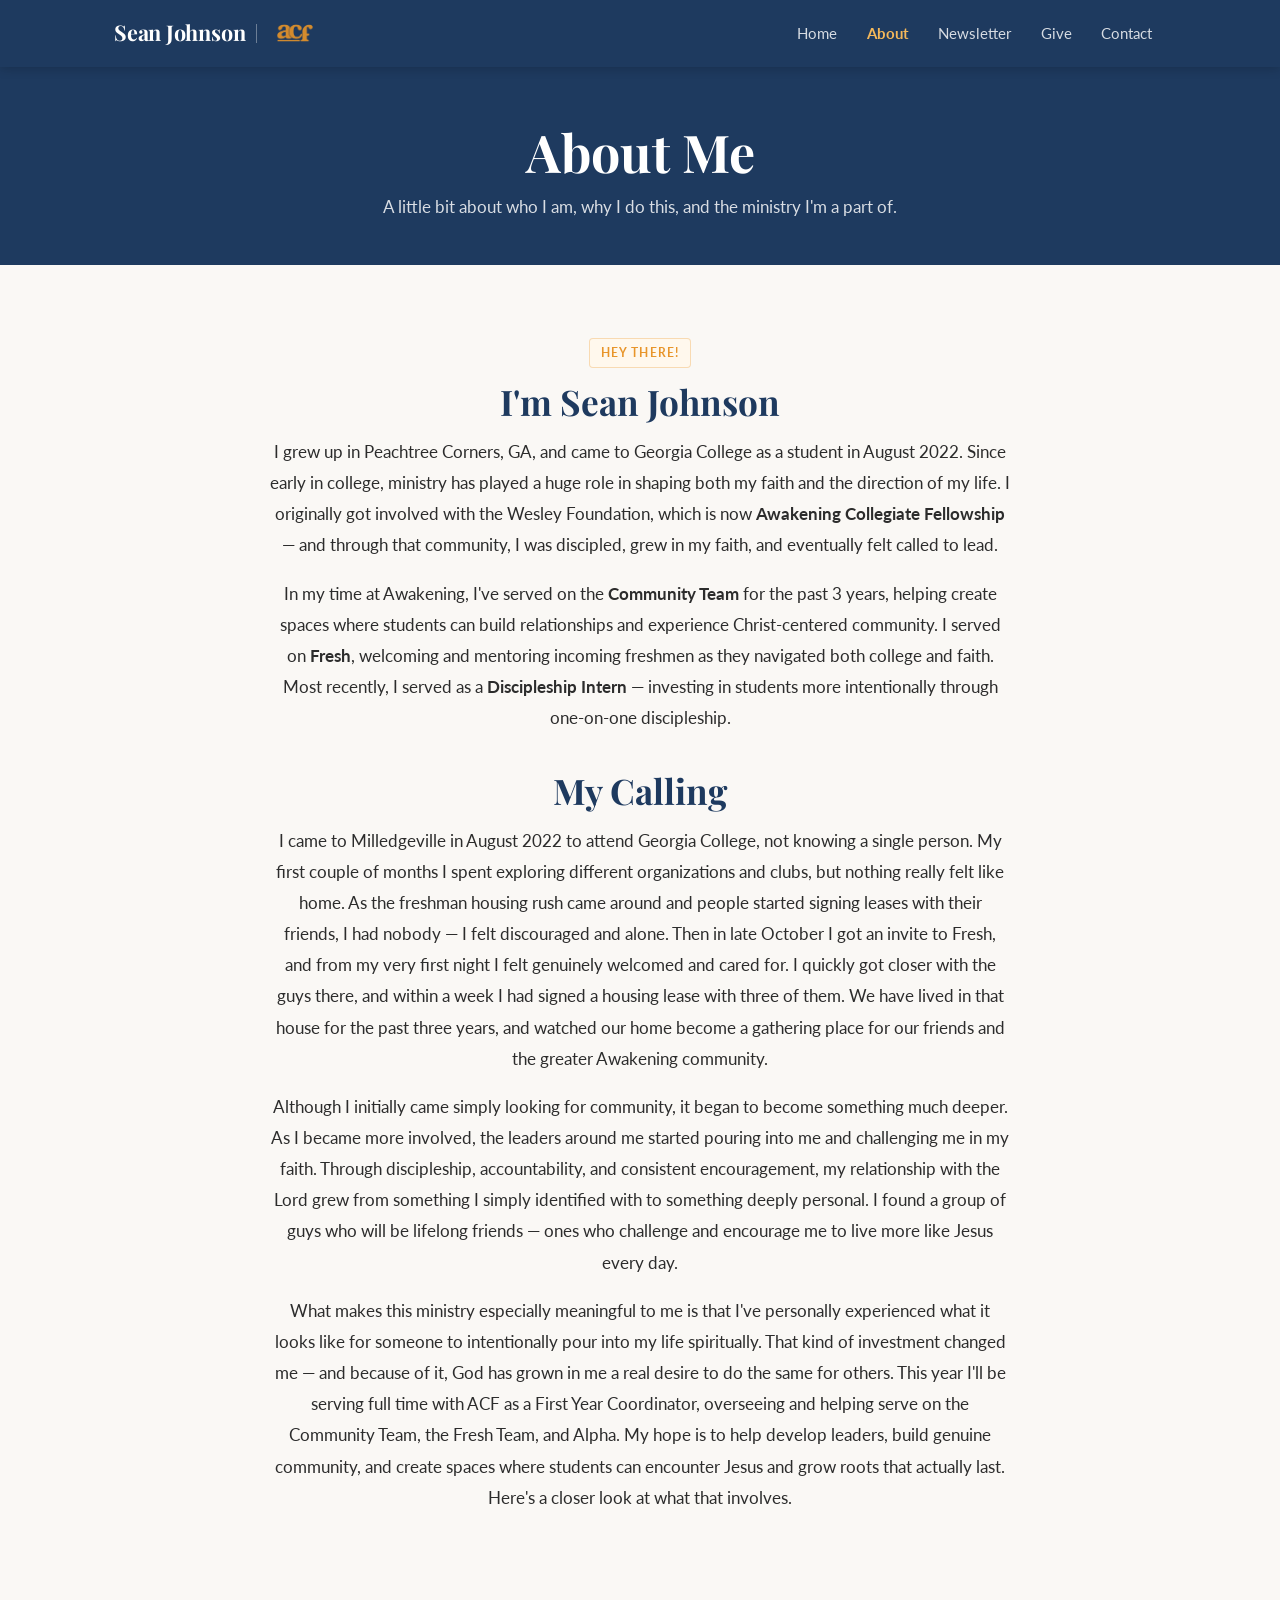
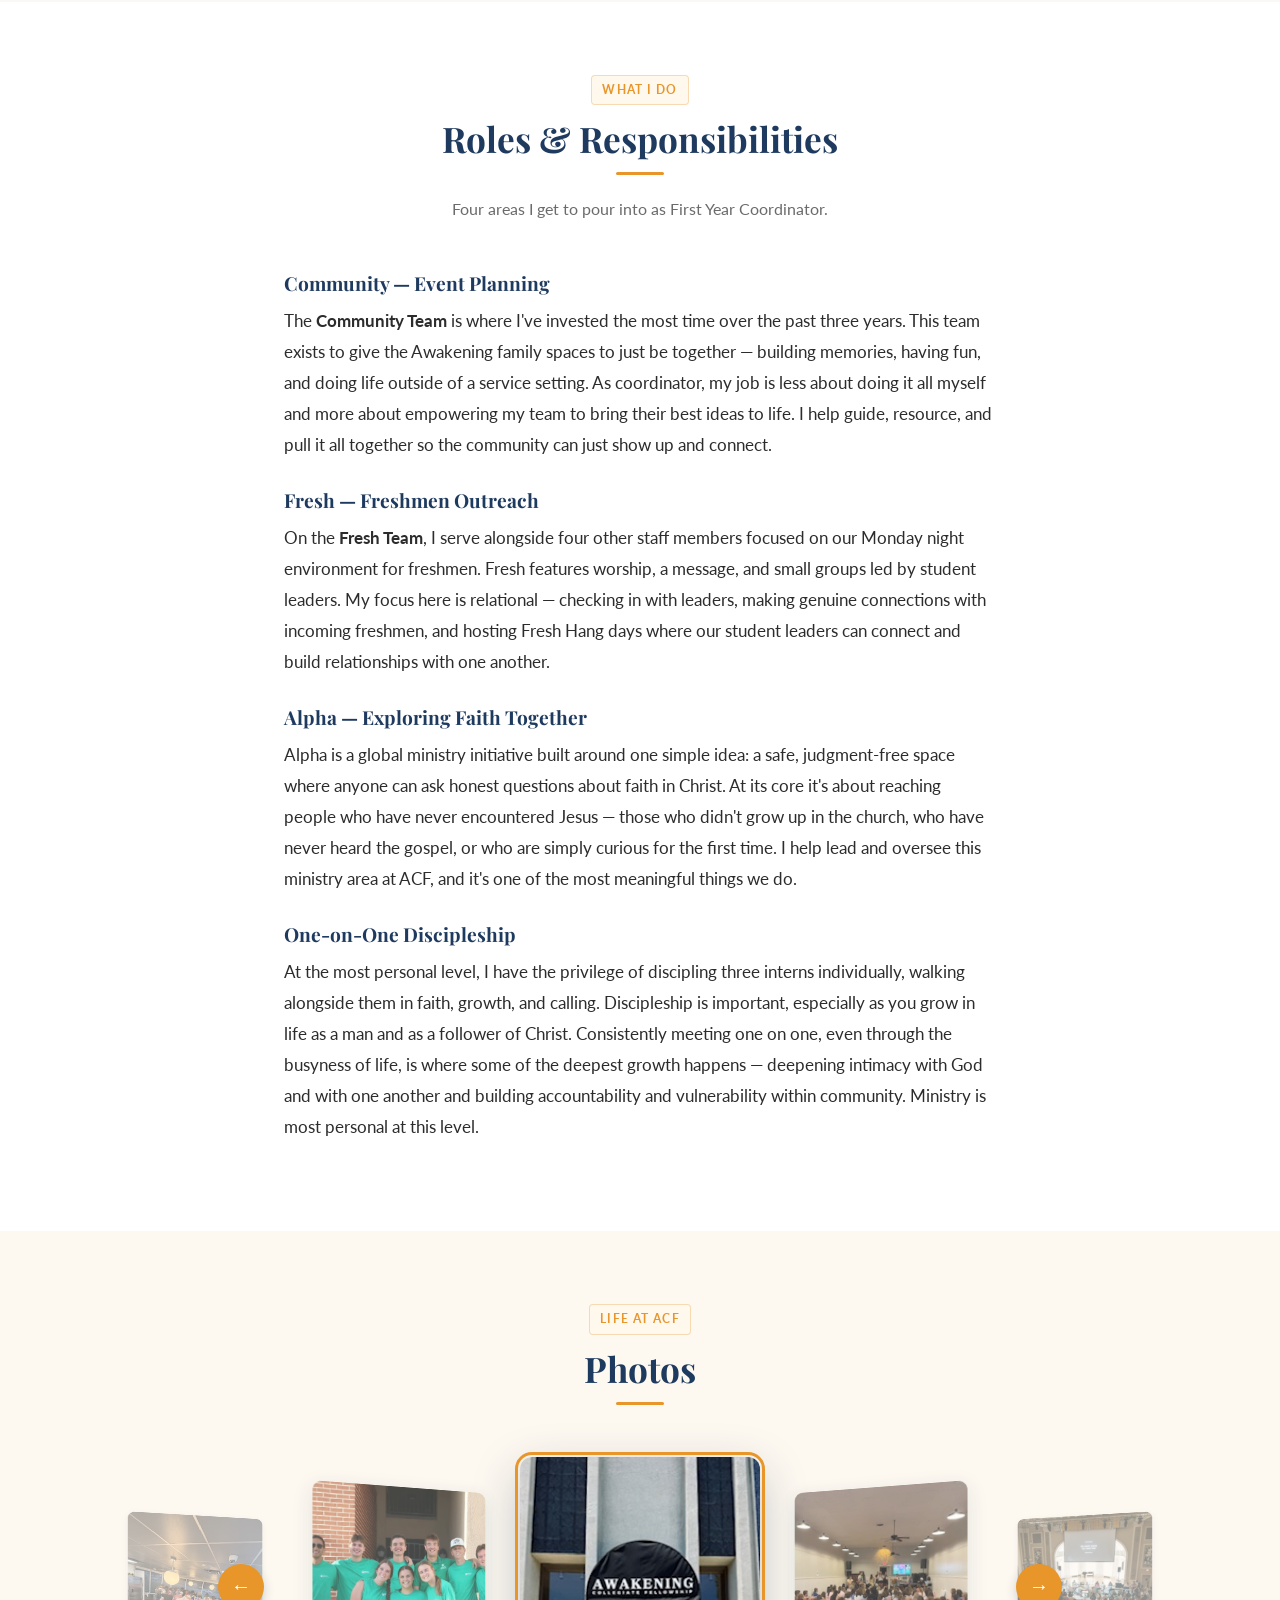
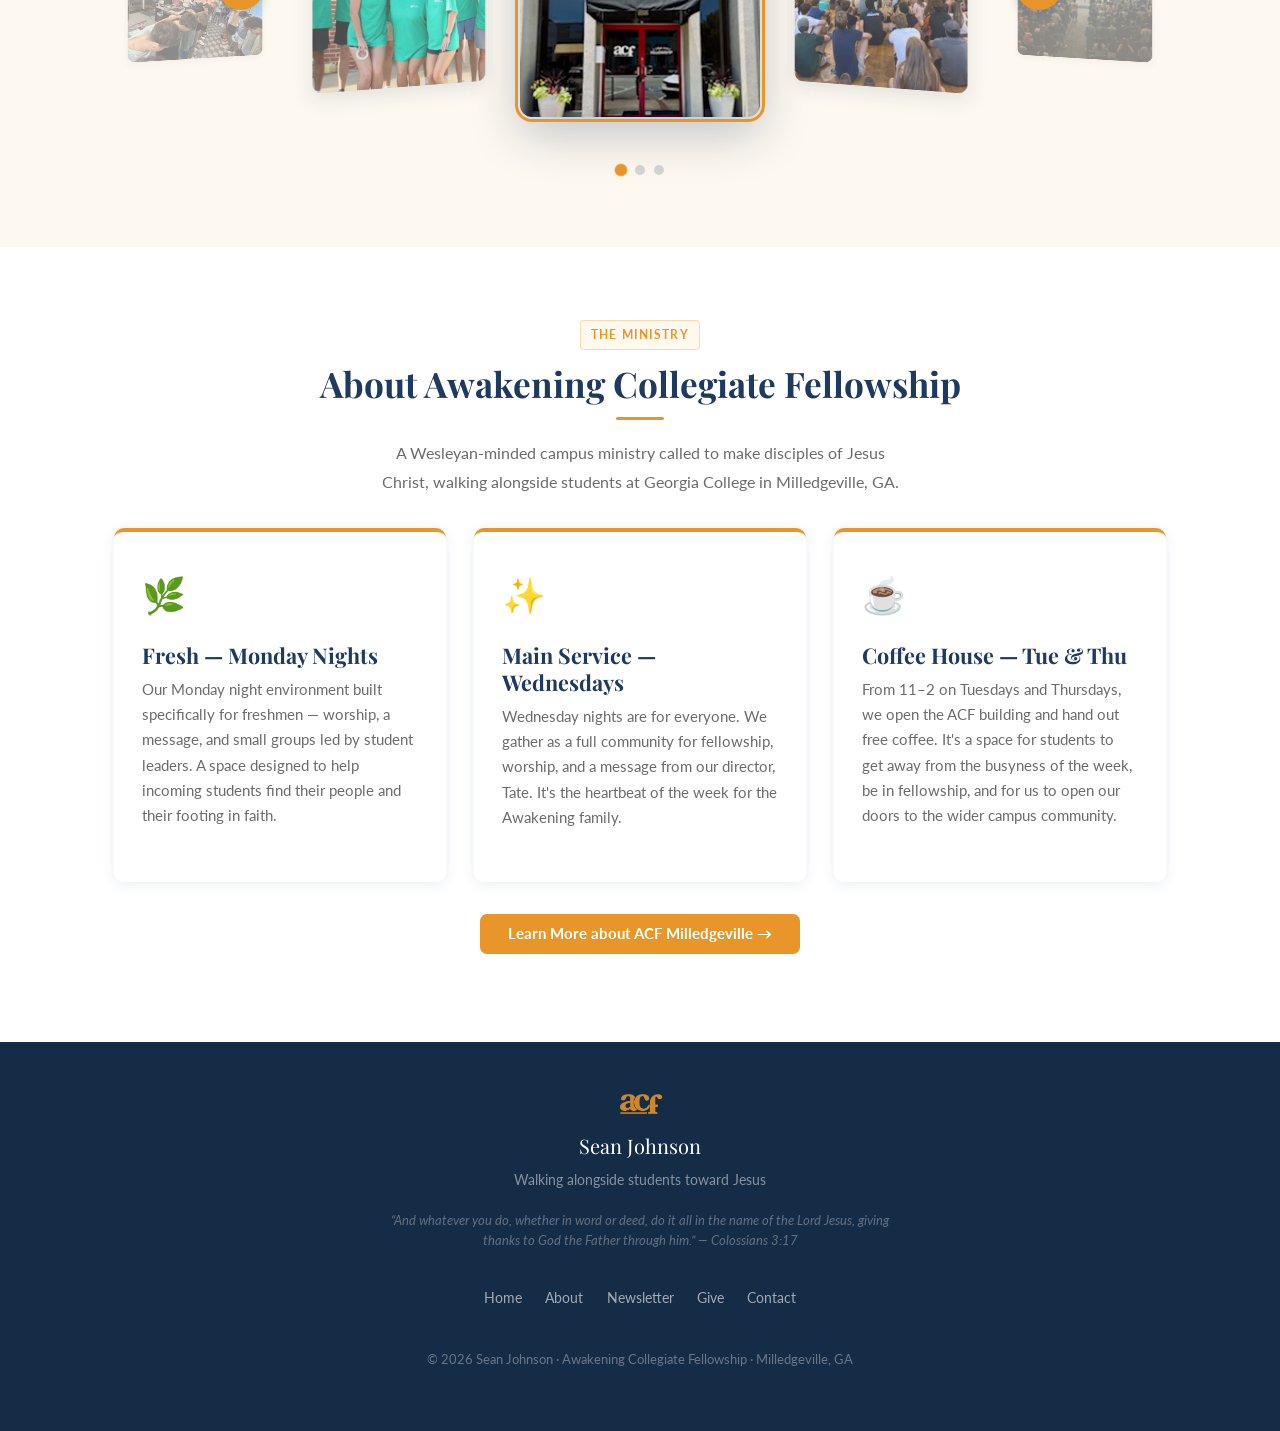
==== about.html @ ce630671 "Add three new photos to about page carousel Co-Authored-By: Claude Sonnet 4.6 <noreply@anthropic.com" ====
<!DOCTYPE html>
<html lang="en">
<head>
  <meta charset="UTF-8">
  <meta name="viewport" content="width=device-width, initial-scale=1.0">
  <link rel="icon" type="image/png" href="favicon.png">
  <link rel="icon" type="image/svg+xml" href="favicon.svg">
  <title>About | Sean Johnson Ministry</title>
  <meta name="description" content="Meet Sean Johnson — First Year Coordinator with Awakening Collegiate Fellowship in Milledgeville, GA.">
  <link rel="preconnect" href="https://fonts.googleapis.com">
  <link rel="preconnect" href="https://fonts.gstatic.com" crossorigin>
  <link href="https://fonts.googleapis.com/css2?family=Playfair+Display:ital,wght@0,400;0,600;0,700;1,400&family=Lato:wght@300;400;700&display=swap" rel="stylesheet">
  <link rel="stylesheet" href="css/style.css">
</head>
<body>

<header>
  <nav>
    <div class="nav-brand">
      <a href="index.html">Sean Johnson</a>
      <span class="nav-divider"></span>
      <img src="images/acf-logo.png" alt="ACF" style="height:20px;opacity:0.9;display:block;">
    </div>
    <button class="nav-toggle" aria-label="Toggle navigation" aria-expanded="false">&#9776;</button>
    <ul class="nav-links">
      <li><a href="index.html">Home</a></li>
      <li><a href="about.html">About</a></li>
      <li><a href="newsletter.html">Newsletter</a></li>
      <li><a href="give.html">Give</a></li>
      <li><a href="contact.html">Contact</a></li>
    </ul>
  </nav>
</header>

<div class="page-header">
  <h1>About Me</h1>
  <p>A little bit about who I am, why I do this, and the ministry I'm a part of.</p>
</div>

<section>
  <div class="container">
    <div class="prose" style="text-align:center;max-width:740px;margin:0 auto;">
        <span class="tag">Hey there!</span>
        <h2 style="margin-top:0.75rem;">I'm Sean Johnson</h2>
        <p>
          I grew up in Peachtree Corners, GA, and came to Georgia College as a student in August 2022. Since early in college, ministry has played a huge role in shaping both my faith and the direction of my life. I originally got involved with the Wesley Foundation, which is now <strong>Awakening Collegiate Fellowship</strong> — and through that community, I was discipled, grew in my faith, and eventually felt called to lead.
        </p>
        <p>
          In my time at Awakening, I've served on the <strong>Community Team</strong> for the past 3 years, helping create spaces where students can build relationships and experience Christ-centered community. I served on <strong>Fresh</strong>, welcoming and mentoring incoming freshmen as they navigated both college and faith. Most recently, I served as a <strong>Discipleship Intern</strong> — investing in students more intentionally through one-on-one discipleship.
        </p>

        <h2>My Calling</h2>
        <p>
          I came to Milledgeville in August 2022 to attend Georgia College, not knowing a single person. My first couple of months I spent exploring different organizations and clubs, but nothing really felt like home. As the freshman housing rush came around and people started signing leases with their friends, I had nobody — I felt discouraged and alone. Then in late October I got an invite to Fresh, and from my very first night I felt genuinely welcomed and cared for. I quickly got closer with the guys there, and within a week I had signed a housing lease with three of them. We have lived in that house for the past three years, and watched our home become a gathering place for our friends and the greater Awakening community.
        </p>
        <p>
          Although I initially came simply looking for community, it began to become something much deeper. As I became more involved, the leaders around me started pouring into me and challenging me in my faith. Through discipleship, accountability, and consistent encouragement, my relationship with the Lord grew from something I simply identified with to something deeply personal. I found a group of guys who will be lifelong friends — ones who challenge and encourage me to live more like Jesus every day.
        </p>
        <p>
          What makes this ministry especially meaningful to me is that I've personally experienced what it looks like for someone to intentionally pour into my life spiritually. That kind of investment changed me — and because of it, God has grown in me a real desire to do the same for others. This year I'll be serving full time with ACF as a First Year Coordinator, overseeing and helping serve on the Community Team, the Fresh Team, and Alpha. My hope is to help develop leaders, build genuine community, and create spaces where students can encounter Jesus and grow roots that actually last. Here's a closer look at what that involves.
        </p>
    </div>

  </div>
</section>


<section id="roles" class="section-white">
  <div class="container-narrow">
    <div class="section-header">
      <span class="tag">What I Do</span>
      <h2 style="margin-top:0.75rem;">Roles &amp; Responsibilities</h2>
      <hr class="divider">
      <p>Four areas I get to pour into as First Year Coordinator.</p>
    </div>

    <div class="prose">
      <h3>Community &mdash; Event Planning</h3>
      <p>
        The <strong>Community Team</strong> is where I've invested the most time over the past three years. This team exists to give the Awakening family spaces to just be together — building memories, having fun, and doing life outside of a service setting. As coordinator, my job is less about doing it all myself and more about empowering my team to bring their best ideas to life. I help guide, resource, and pull it all together so the community can just show up and connect.
      </p>

      <h3>Fresh &mdash; Freshmen Outreach</h3>
      <p>
        On the <strong>Fresh Team</strong>, I serve alongside four other staff members focused on our Monday night environment for freshmen. Fresh features worship, a message, and small groups led by student leaders. My focus here is relational — checking in with leaders, making genuine connections with incoming freshmen, and hosting Fresh Hang days where our student leaders can connect and build relationships with one another.
      </p>

      <h3>Alpha &mdash; Exploring Faith Together</h3>
      <p>
        Alpha is a global ministry initiative built around one simple idea: a safe, judgment-free space where anyone can ask honest questions about faith in Christ. At its core it's about reaching people who have never encountered Jesus — those who didn't grow up in the church, who have never heard the gospel, or who are simply curious for the first time. I help lead and oversee this ministry area at ACF, and it's one of the most meaningful things we do.
      </p>

      <h3>One-on-One Discipleship</h3>
      <p>
        At the most personal level, I have the privilege of discipling three interns individually, walking alongside them in faith, growth, and calling. Discipleship is important, especially as you grow in life as a man and as a follower of Christ. Consistently meeting one on one, even through the busyness of life, is where some of the deepest growth happens — deepening intimacy with God and with one another and building accountability and vulnerability within community. Ministry is most personal at this level.      </p>
    </div>
  </div>
</section>

<!-- ── PHOTO CAROUSEL ── replace images/placeholder-*.jpg with real photos ── -->
<section class="section-cream" id="photos">
  <div class="container">
    <div class="section-header" style="margin-bottom:2rem;">
      <span class="tag">Life at ACF</span>
      <h2 style="margin-top:0.75rem;">Photos</h2>
      <hr class="divider">
    </div>
    <div class="coverflow-outer">
      <button class="cf-arrow" id="cf-prev" aria-label="Previous photo">&#8592;</button>
      <div class="coverflow-stage" id="coverflow-stage">
        <div class="cf-slide" data-index="0"><img src="images/carousel/acf-building.jpg" alt="ACF Building"></div>
        <div class="cf-slide" data-index="1"><img src="images/carousel/fresh-gathering.jpg" alt="Fresh Gathering"></div>
        <div class="cf-slide" data-index="2"><img src="images/carousel/worship-service.jpg" alt="Worship Service"></div>
        <div class="cf-slide" data-index="3"><img src="images/carousel/img-8745.jpg" alt="Group Photo"></div>
        <div class="cf-slide" data-index="4"><img src="images/carousel/img-8144.jpg" alt="Students Praying"></div>
        <div class="cf-slide" data-index="5"><img src="images/carousel/img-8747.jpg" alt="Ministry Team"></div>
      </div>
      <button class="cf-arrow" id="cf-next" aria-label="Next photo">&#8594;</button>
    </div>
    <div class="cf-dots" id="cf-dots">
      <button class="cf-dot active" data-go="0" aria-label="ACF Building"></button>
      <button class="cf-dot" data-go="1" aria-label="Fresh Gathering"></button>
      <button class="cf-dot" data-go="2" aria-label="Worship Service"></button>
    </div>
  </div>
</section>

<section class="section-white" id="awakening">
  <div class="container">
    <div class="section-header" style="margin-bottom:2rem;">
      <span class="tag">The Ministry</span>
      <h2 style="margin-top:0.75rem;">About Awakening Collegiate Fellowship</h2>
      <hr class="divider">
      <p>A Wesleyan-minded campus ministry called to make disciples of Jesus Christ, walking alongside students at Georgia College in Milledgeville, GA.</p>
    </div>
    <div class="cards">
      <div class="card">
        <div class="card-icon">&#127807;</div>
        <h3>Fresh &mdash; Monday Nights</h3>
        <p>Our Monday night environment built specifically for freshmen — worship, a message, and small groups led by student leaders. A space designed to help incoming students find their people and their footing in faith.</p>
      </div>
      <div class="card">
        <div class="card-icon">&#10024;</div>
        <h3>Main Service &mdash; Wednesdays</h3>
        <p>Wednesday nights are for everyone. We gather as a full community for fellowship, worship, and a message from our director, Tate. It's the heartbeat of the week for the Awakening family.</p>
      </div>
      <div class="card">
        <div class="card-icon">&#9749;</div>
        <h3>Coffee House &mdash; Tue &amp; Thu</h3>
        <p>From 11–2 on Tuesdays and Thursdays, we open the ACF building and hand out free coffee. It's a space for students to get away from the busyness of the week, be in fellowship, and for us to open our doors to the wider campus community.</p>
      </div>
    </div>
    <p class="text-center" style="margin-top:2rem;">
      <a href="http://awakeningmilledgeville.org" target="_blank" rel="noopener" class="btn btn-primary">Learn More about ACF Milledgeville &rarr;</a>
    </p>
  </div>
</section>

<footer>
  <div class="container">
    <div class="footer-brand">
      <img src="images/acf-logo.png" alt="ACF" style="height:36px;opacity:0.88;display:block;margin:0 auto 0.4rem;">
      Sean Johnson
    </div>
    <p class="footer-tagline">Walking alongside students toward Jesus</p>
    <p class="footer-verse">&ldquo;And whatever you do, whether in word or deed, do it all in the name of the Lord Jesus, giving thanks to God the Father through him.&rdquo; &mdash; Colossians 3:17</p>
    <nav class="footer-nav">
      <a href="index.html">Home</a>
      <a href="about.html">About</a>
      <a href="newsletter.html">Newsletter</a>
      <a href="give.html">Give</a>
      <a href="contact.html">Contact</a>
    </nav>
    <p class="footer-copy">&copy; 2026 Sean Johnson &middot; Awakening Collegiate Fellowship &middot; Milledgeville, GA</p>
  </div>
</footer>

<script src="js/main.js"></script>
<script src="js/carousel.js"></script>
</body>
</html>
---- css/style.css ----
@import url('https://fonts.googleapis.com/css2?family=Playfair+Display:ital,wght@0,400;0,600;0,700;1,400&family=Lato:wght@300;400;700&display=swap');

:root {
  --navy: #1E3A5F;
  --navy-dark: #152C47;
  --navy-light: #2A5080;
  --amber: #E8952A;
  --amber-light: #F5B85A;
  --amber-pale: #FFF8ED;
  --warm-white: #FAF8F5;
  --white: #FFFFFF;
  --text: #2C2C2C;
  --text-light: #6B6B6B;
  --border: #E5DDD5;
  --shadow: 0 2px 14px rgba(30, 58, 95, 0.09);
  --radius: 10px;
}

*, *::before, *::after { box-sizing: border-box; margin: 0; padding: 0; }
html { scroll-behavior: smooth; }

body {
  font-family: 'Lato', sans-serif;
  color: var(--text);
  background: var(--warm-white);
  line-height: 1.75;
}

h1, h2, h3, h4 {
  font-family: 'Playfair Display', serif;
  line-height: 1.25;
  color: var(--navy);
}

h1 { font-size: clamp(2rem, 5vw, 3.25rem); }
h2 { font-size: clamp(1.5rem, 3vw, 2.2rem); }
h3 { font-size: 1.35rem; }

p { margin-bottom: 1rem; }
a { color: var(--amber); text-decoration: none; }
a:hover { text-decoration: underline; }
img { max-width: 100%; height: auto; display: block; }

.container { max-width: 1100px; margin: 0 auto; padding: 0 1.5rem; }
.container-narrow { max-width: 760px; margin: 0 auto; padding: 0 1.5rem; }

/* ---- Navigation ---- */
header {
  background: var(--navy);
  position: sticky;
  top: 0;
  z-index: 200;
  box-shadow: 0 2px 10px rgba(0,0,0,0.18);
}

nav {
  display: flex;
  align-items: center;
  justify-content: space-between;
  padding: 0.9rem 1.5rem;
  max-width: 1100px;
  margin: 0 auto;
}

.nav-brand {
  display: flex;
  flex-direction: row;
  align-items: center;
  gap: 0.65rem;
}

.nav-brand img {
  height: 1.9rem !important;
}

.nav-divider {
  width: 1px;
  height: 1.2rem;
  background: rgba(255,255,255,0.35);
  flex-shrink: 0;
}

.nav-brand a {
  font-family: 'Playfair Display', serif;
  font-size: 1.35rem;
  color: white;
  font-weight: 700;
  letter-spacing: -0.01em;
  text-decoration: none;
}

.nav-brand .nav-subtitle {
  display: block;
  font-family: 'Lato', sans-serif;
  font-size: 0.68rem;
  color: var(--amber-light);
  letter-spacing: 0.14em;
  text-transform: uppercase;
  margin-top: -3px;
}

.nav-links {
  display: flex;
  list-style: none;
  gap: 0.15rem;
  align-items: center;
}

.nav-links a {
  color: rgba(255,255,255,0.82);
  padding: 0.45rem 0.85rem;
  border-radius: 5px;
  font-size: 0.94rem;
  font-weight: 400;
  transition: color 0.2s, background 0.2s;
  text-decoration: none;
}

.nav-links a:hover { color: white; background: rgba(255,255,255,0.1); }
.nav-links a.active { color: var(--amber-light); font-weight: 700; }

.nav-toggle {
  display: none;
  background: none;
  border: 2px solid rgba(255,255,255,0.35);
  color: white;
  font-size: 1.2rem;
  cursor: pointer;
  padding: 0.3rem 0.55rem;
  border-radius: 5px;
  line-height: 1;
}

@media (max-width: 660px) {
  .nav-toggle { display: block; }
  .nav-links {
    display: none;
    flex-direction: column;
    align-items: stretch;
    position: absolute;
    top: 100%;
    left: 0; right: 0;
    background: var(--navy-dark);
    padding: 0.75rem 1rem 1rem;
    gap: 0.1rem;
    border-top: 1px solid rgba(255,255,255,0.1);
  }
  .nav-links.open { display: flex; }
  .nav-links a { display: block; padding: 0.65rem 1rem; border-radius: 6px; }
  header { position: relative; }
}

/* ---- Buttons ---- */
.btn {
  display: inline-block;
  padding: 0.75rem 1.75rem;
  border-radius: 7px;
  font-family: 'Lato', sans-serif;
  font-weight: 700;
  font-size: 0.95rem;
  cursor: pointer;
  transition: transform 0.15s, box-shadow 0.15s, opacity 0.15s;
  text-decoration: none;
  border: none;
  line-height: 1;
}

.btn:hover { transform: translateY(-2px); box-shadow: 0 5px 16px rgba(0,0,0,0.15); text-decoration: none; }
.btn:active { transform: translateY(0); box-shadow: none; }

.btn-primary { background: var(--amber); color: white; }
.btn-primary:hover { background: #d4841e; color: white; }
.btn-outline-white { border: 2px solid rgba(255,255,255,0.65); color: white; background: transparent; padding: 0.72rem 1.75rem; }
.btn-outline-white:hover { border-color: white; background: rgba(255,255,255,0.08); color: white; }
.btn-navy { background: var(--navy); color: white; }
.btn-navy:hover { background: var(--navy-dark); color: white; }
.btn-sm { padding: 0.5rem 1.1rem; font-size: 0.88rem; }

/* ---- Hero ---- */
.hero {
  background: linear-gradient(140deg, var(--navy) 0%, var(--navy-dark) 100%);
  color: white;
  padding: 5.5rem 1.5rem 4.5rem;
  text-align: center;
  position: relative;
  overflow: hidden;
}

.hero::after {
  content: '';
  position: absolute;
  inset: 0;
  background: radial-gradient(ellipse at 65% 40%, rgba(232,149,42,0.14) 0%, transparent 65%);
  pointer-events: none;
}

.hero-inner { position: relative; z-index: 1; }
.hero-badge {
  display: inline-block;
  background: rgba(232,149,42,0.18);
  border: 1px solid rgba(232,149,42,0.45);
  color: var(--amber-light);
  font-size: 0.75rem;
  letter-spacing: 0.12em;
  text-transform: uppercase;
  padding: 0.3rem 1rem;
  border-radius: 20px;
  margin-bottom: 1.4rem;
  font-family: 'Lato', sans-serif;
  font-weight: 700;
}

.hero h1 { color: white; margin-bottom: 1.1rem; }
.hero .hero-lead { font-size: 1.15rem; opacity: 0.88; max-width: 580px; margin: 0 auto 2.25rem; line-height: 1.7; }
.hero-actions { display: flex; gap: 0.85rem; justify-content: center; flex-wrap: wrap; }

/* ---- Page header (inner pages) ---- */
.page-header {
  background: var(--navy);
  color: white;
  padding: 3.25rem 1.5rem 2.75rem;
  text-align: center;
}

.page-header h1 { color: white; margin-bottom: 0.5rem; }
.page-header p { opacity: 0.83; max-width: 520px; margin: 0 auto; font-size: 1.05rem; }

/* ---- Sections ---- */
section { padding: 4.5rem 0; }
.section-white { background: white; }
.section-cream { background: #fdf8f0; }

.section-header { text-align: center; margin-bottom: 3rem; }

/* ---- Coverflow Carousel ---- */
.coverflow-outer {
  display: flex;
  align-items: center;
  justify-content: center;
  gap: 1rem;
  position: relative;
  margin: 0 auto;
}

.coverflow-stage {
  perspective: 900px;
  perspective-origin: 50% 50%;
  position: relative;
  width: 100%;
  max-width: 720px;
  height: 300px;
  overflow: visible;
}

.cf-slide {
  position: absolute;
  left: 50%;
  top: 50%;
  width: 240px;
  height: 260px;
  margin-left: -120px;
  margin-top: -130px;
  border-radius: 12px;
  overflow: hidden;
  transition: transform 0.5s cubic-bezier(0.25,0.46,0.45,0.94),
              opacity 0.5s ease,
              box-shadow 0.5s ease;
  cursor: pointer;
}

.cf-slide img {
  width: 100%;
  height: 100%;
  object-fit: cover;
  object-position: center top;
  display: block;
  pointer-events: none;
}

.cf-slide[data-pos="0"] {
  transform: translateX(0) rotateY(0deg) translateZ(0px) scale(1);
  opacity: 1;
  z-index: 5;
  box-shadow: 0 16px 48px rgba(30,58,95,0.28);
  outline: 3px solid var(--amber);
  outline-offset: 2px;
}
.cf-slide[data-pos="-1"] {
  transform: translateX(-200px) rotateY(40deg) translateZ(-80px) scale(0.82);
  opacity: 0.78;
  z-index: 3;
  box-shadow: 0 8px 24px rgba(30,58,95,0.15);
}
.cf-slide[data-pos="1"] {
  transform: translateX(200px) rotateY(-40deg) translateZ(-80px) scale(0.82);
  opacity: 0.78;
  z-index: 3;
  box-shadow: 0 8px 24px rgba(30,58,95,0.15);
}
.cf-slide[data-pos="-2"] {
  transform: translateX(-360px) rotateY(50deg) translateZ(-180px) scale(0.62);
  opacity: 0.45;
  z-index: 1;
  box-shadow: 0 4px 12px rgba(30,58,95,0.1);
}
.cf-slide[data-pos="2"] {
  transform: translateX(360px) rotateY(-50deg) translateZ(-180px) scale(0.62);
  opacity: 0.45;
  z-index: 1;
  box-shadow: 0 4px 12px rgba(30,58,95,0.1);
}
.cf-slide[data-pos="-3"],
.cf-slide[data-pos="3"] {
  opacity: 0;
  z-index: 0;
  pointer-events: none;
}

.cf-arrow {
  background: var(--amber);
  color: white;
  border: none;
  width: 46px;
  height: 46px;
  border-radius: 50%;
  font-size: 1.25rem;
  cursor: pointer;
  flex-shrink: 0;
  transition: background 0.2s, transform 0.15s;
  display: flex;
  align-items: center;
  justify-content: center;
  box-shadow: 0 4px 12px rgba(30,58,95,0.18);
  position: relative;
  z-index: 10;
}
.cf-arrow:hover { background: var(--amber-light); transform: scale(1.08); }

.cf-dots {
  display: flex;
  justify-content: center;
  gap: 0.55rem;
  margin-top: 1.75rem;
}
.cf-dot {
  width: 10px;
  height: 10px;
  border-radius: 50%;
  background: rgba(30,58,95,0.18);
  border: none;
  cursor: pointer;
  transition: background 0.25s, transform 0.15s;
  padding: 0;
}
.cf-dot.active {
  background: var(--amber);
  transform: scale(1.25);
}

@media (max-width: 600px) {
  .coverflow-stage { height: 220px; }
  .cf-slide { width: 170px; height: 185px; margin-left: -85px; margin-top: -92px; }
  .cf-slide[data-pos="-1"] { transform: translateX(-140px) rotateY(40deg) translateZ(-60px) scale(0.8); }
  .cf-slide[data-pos="1"]  { transform: translateX(140px)  rotateY(-40deg) translateZ(-60px) scale(0.8); }
  .cf-slide[data-pos="-2"] { transform: translateX(-250px) rotateY(50deg) translateZ(-130px) scale(0.6); }
  .cf-slide[data-pos="2"]  { transform: translateX(250px)  rotateY(-50deg) translateZ(-130px) scale(0.6); }
}
.section-header h2 { margin-bottom: 0.5rem; }
.section-header p { color: var(--text-light); font-size: 1.02rem; max-width: 520px; margin: 0 auto; }

.divider {
  width: 48px; height: 3px;
  background: var(--amber); border: none;
  border-radius: 2px; margin: 0.7rem auto 1.2rem;
}

/* ---- Cards ---- */
.cards { display: grid; grid-template-columns: repeat(auto-fit, minmax(270px, 1fr)); gap: 1.75rem; }

.card {
  background: white;
  border-radius: var(--radius);
  box-shadow: var(--shadow);
  padding: 2rem 1.75rem;
  border-top: 4px solid var(--amber);
  transition: transform 0.2s, box-shadow 0.2s;
  display: flex;
  flex-direction: column;
}

.card:hover { transform: translateY(-4px); box-shadow: 0 8px 28px rgba(30,58,95,0.13); }
.card-icon { font-size: 2.2rem; margin-bottom: 1rem; }
.card h3 { margin-bottom: 0.5rem; }
.card p { color: var(--text-light); margin-bottom: 1.25rem; font-size: 0.96rem; line-height: 1.65; }
.card .btn { margin-top: auto; align-self: flex-start; }

/* ---- Scripture callout ---- */
.scripture-band {
  background: linear-gradient(135deg, var(--navy), var(--navy-light));
  color: white;
  text-align: center;
  padding: 4rem 1.5rem;
}

.scripture-band blockquote {
  font-family: 'Playfair Display', serif;
  font-style: italic;
  font-size: clamp(1.15rem, 2.5vw, 1.5rem);
  line-height: 1.65;
  max-width: 660px;
  margin: 0 auto 0.75rem;
  opacity: 0.95;
}

.scripture-band cite {
  font-size: 0.88rem;
  letter-spacing: 0.08em;
  text-transform: uppercase;
  opacity: 0.7;
  font-style: normal;
}

/* ---- About page ---- */
.about-intro {
  display: grid;
  grid-template-columns: 220px 1fr;
  gap: 3rem;
  align-items: start;
  padding: 3.5rem 0;
}

@media (max-width: 680px) {
  .about-intro { grid-template-columns: 1fr; text-align: center; }
}

.profile-photo {
  width: 240px; height: 240px;
  border-radius: 50%;
  object-fit: cover;
  object-position: center top;
  border: 5px solid var(--amber);
  flex-shrink: 0;
  display: block;
}

.about-intro .profile-photo { margin: 0 auto; }

@media (max-width: 768px) {
  .intro-grid {
    grid-template-columns: 1fr !important;
    gap: 1.75rem !important;
  }
  .intro-grid .text-center {
    order: -1;
  }
}

.profile-photo-rect {
  width: 320px; height: 395px;
  border-radius: 12px;
  object-fit: cover;
  object-position: center top;
  border: 5px solid var(--amber);
  box-shadow: 0 6px 24px rgba(30, 58, 95, 0.18);
  display: block;
  margin: 0 auto;
}

.photo-placeholder {
  width: 200px; height: 200px;
  border-radius: 50%;
  background: linear-gradient(135deg, var(--amber-pale), #f7dba8);
  border: 5px solid var(--amber);
  display: flex; align-items: center; justify-content: center;
  font-size: 5rem;
  flex-shrink: 0;
}

.about-intro .photo-placeholder { margin: 0 auto; }

.prose p { font-size: 1.05rem; line-height: 1.85; margin-bottom: 1.1rem; }
.prose h2 { margin: 2.25rem 0 0.75rem; }
.prose h3 { margin: 1.75rem 0 0.6rem; font-size: 1.2rem; }

.acf-card {
  background: var(--amber-pale);
  border: 1px solid rgba(232,149,42,0.25);
  border-left: 5px solid var(--amber);
  border-radius: var(--radius);
  padding: 2rem 2.25rem;
  margin: 2rem 0;
}

.acf-card h3 { margin-bottom: 0.65rem; }

/* ---- Newsletter ---- */
.newsletter-intro {
  background: var(--amber-pale);
  border-radius: var(--radius);
  padding: 2rem 2.25rem;
  margin-bottom: 2.5rem;
  border: 1px solid rgba(232,149,42,0.22);
  display: flex;
  align-items: center;
  gap: 1.25rem;
}

.newsletter-intro-icon { font-size: 2.5rem; flex-shrink: 0; }
.newsletter-intro p { margin: 0; color: var(--text-light); font-size: 0.97rem; }
.newsletter-intro strong { color: var(--navy); }

.newsletter-list { display: flex; flex-direction: column; gap: 1.25rem; }

.nl-card {
  background: white;
  border-radius: var(--radius);
  box-shadow: var(--shadow);
  padding: 1.5rem 1.75rem;
  display: flex;
  gap: 1.5rem;
  align-items: flex-start;
  border-left: 5px solid var(--amber);
  transition: transform 0.15s, box-shadow 0.15s;
}

.nl-card:hover { transform: translateX(4px); box-shadow: 0 5px 20px rgba(30,58,95,0.11); }

.nl-date-chip {
  min-width: 74px;
  background: var(--amber-pale);
  border-radius: 7px;
  padding: 0.55rem 0.5rem;
  text-align: center;
  flex-shrink: 0;
}

.nl-date-chip .nl-month {
  font-size: 0.72rem;
  text-transform: uppercase;
  letter-spacing: 0.1em;
  color: var(--amber);
  font-weight: 700;
  font-family: 'Lato', sans-serif;
}

.nl-date-chip .nl-year {
  font-size: 1.05rem;
  font-weight: 700;
  color: var(--navy);
  font-family: 'Playfair Display', serif;
}

.nl-meta { flex: 1; min-width: 0; }
.nl-meta h3 { margin-bottom: 0.3rem; font-size: 1.2rem; }
.nl-meta .nl-excerpt { color: var(--text-light); font-size: 0.94rem; margin-bottom: 0.9rem; line-height: 1.6; }

/* Newsletter read view */
.nl-read-back { margin-bottom: 1.75rem; }

.nl-read-card {
  background: white;
  border-radius: var(--radius);
  box-shadow: var(--shadow);
  padding: 2.75rem 3rem;
  max-width: 740px;
  margin: 0 auto;
}

@media (max-width: 600px) {
  .nl-read-card { padding: 1.5rem 1.25rem; }
  .nl-card { flex-direction: column; gap: 0.75rem; }
}

.nl-read-title { margin-bottom: 0.3rem; }
.nl-read-date { color: var(--text-light); font-size: 0.9rem; padding-bottom: 1.5rem; border-bottom: 1px solid var(--border); margin-bottom: 2rem; }

.nl-body h1, .nl-body h2 { margin: 1.75rem 0 0.75rem; }
.nl-body h3 { margin: 1.5rem 0 0.5rem; }
.nl-body p { margin-bottom: 1rem; line-height: 1.82; font-size: 1.03rem; }
.nl-body ul, .nl-body ol { margin: 0 0 1rem 1.5rem; }
.nl-body li { margin-bottom: 0.45rem; }
.nl-body blockquote {
  border-left: 4px solid var(--amber);
  padding: 0.8rem 1.4rem;
  margin: 1.5rem 0;
  background: var(--amber-pale);
  border-radius: 0 var(--radius) var(--radius) 0;
  font-style: italic;
  color: var(--navy);
}
.nl-body hr { border: none; border-top: 1px solid var(--border); margin: 2rem 0; }
.nl-body a { color: var(--amber); }
.nl-body strong { color: var(--navy); }

.nl-coming-badge { vertical-align: middle; font-size: 0.68rem; padding: 0.18rem 0.55rem; letter-spacing: 0.12em; }

.btn-disabled { background: #D1D5DB; color: #9CA3AF; cursor: not-allowed; pointer-events: none; }
.btn-disabled:hover { transform: none; box-shadow: none; }

/* ---- Give ---- */
.give-options { display: grid; grid-template-columns: repeat(auto-fit, minmax(220px, 1fr)); gap: 1.5rem; margin: 2rem 0; }

.give-opt {
  background: white;
  border-radius: var(--radius);
  box-shadow: var(--shadow);
  padding: 1.75rem;
  text-align: center;
  border-top: 4px solid var(--amber);
  transition: transform 0.2s, box-shadow 0.2s;
  display: flex;
  flex-direction: column;
}

.give-opt .btn { margin-top: auto; }

.give-opt:hover { transform: translateY(-3px); box-shadow: 0 7px 24px rgba(30,58,95,0.12); }
.give-opt .give-icon { font-size: 2.6rem; margin-bottom: 0.75rem; }
.give-opt h3 { margin-bottom: 0.4rem; }
.give-opt p { color: var(--text-light); font-size: 0.93rem; margin-bottom: 0.75rem; }
.give-opt .give-handle { font-weight: 700; color: var(--navy); font-size: 1.05rem; margin-bottom: 1.1rem; }

.give-verse {
  background: var(--amber-pale);
  border: 1px solid rgba(232,149,42,0.22);
  border-radius: var(--radius);
  padding: 2.5rem 2rem;
  text-align: center;
  margin: 2.5rem 0;
}

.give-verse blockquote {
  font-family: 'Playfair Display', serif;
  font-style: italic;
  font-size: 1.2rem;
  color: var(--navy);
  line-height: 1.65;
  margin-bottom: 0.65rem;
  max-width: 600px;
  margin-left: auto;
  margin-right: auto;
}

.give-verse cite { font-size: 0.87rem; color: var(--text-light); font-style: normal; letter-spacing: 0.05em; }

/* ---- Contact ---- */
.contact-layout { display: grid; grid-template-columns: 1fr 1.1fr; gap: 3.5rem; padding: 3.5rem 0; }

@media (max-width: 720px) { .contact-layout { grid-template-columns: 1fr; gap: 2.5rem; } }

.contact-items { display: flex; flex-direction: column; gap: 1.5rem; }

.contact-item {
  display: flex;
  gap: 1rem;
  align-items: flex-start;
}

.ci-icon {
  width: 46px; height: 46px;
  background: var(--amber-pale);
  border-radius: 50%;
  display: flex; align-items: center; justify-content: center;
  font-size: 1.3rem;
  flex-shrink: 0;
  border: 1px solid rgba(232,149,42,0.25);
}

.ci-text h4 { font-family: 'Lato', sans-serif; font-size: 0.8rem; text-transform: uppercase; letter-spacing: 0.1em; color: var(--amber); font-weight: 700; margin-bottom: 0.2rem; }
.ci-text p, .ci-text a { margin: 0; font-size: 1rem; color: var(--text); }
.ci-text a { color: var(--navy); font-weight: 700; }
.ci-text a:hover { color: var(--amber); text-decoration: none; }

.contact-form { display: flex; flex-direction: column; gap: 1rem; }

.form-group { display: flex; flex-direction: column; gap: 0.3rem; }
.form-group label { font-weight: 700; font-size: 0.88rem; color: var(--navy); letter-spacing: 0.03em; }

.form-group input, .form-group textarea {
  padding: 0.72rem 1rem;
  border: 1.5px solid var(--border);
  border-radius: 6px;
  font-family: 'Lato', sans-serif;
  font-size: 1rem;
  color: var(--text);
  background: white;
  transition: border-color 0.2s, box-shadow 0.2s;
  width: 100%;
}

.form-group input:focus, .form-group textarea:focus {
  outline: none;
  border-color: var(--amber);
  box-shadow: 0 0 0 3px rgba(232,149,42,0.14);
}

.form-group textarea { resize: vertical; min-height: 135px; }

.form-row { display: grid; grid-template-columns: 1fr 1fr; gap: 1rem; }
@media (max-width: 420px) { .form-row { grid-template-columns: 1fr; } }

/* ---- Footer ---- */
footer {
  background: var(--navy-dark);
  color: rgba(255,255,255,0.65);
  padding: 2.75rem 1.5rem;
  text-align: center;
  font-size: 0.9rem;
}

.footer-brand {
  font-family: 'Playfair Display', serif;
  font-size: 1.25rem;
  color: white;
  margin-bottom: 0.3rem;
}

.footer-tagline { margin-bottom: 1.1rem; font-size: 0.88rem; opacity: 0.75; }

.footer-nav { margin-bottom: 1.25rem; display: flex; justify-content: center; flex-wrap: wrap; gap: 0.25rem; }
.footer-nav a { color: rgba(255,255,255,0.6); padding: 0.2rem 0.6rem; font-size: 0.88rem; }
.footer-nav a:hover { color: var(--amber-light); text-decoration: none; }

footer .footer-verse {
  font-style: italic;
  font-size: 0.8rem;
  opacity: 0.5;
  max-width: 520px;
  margin: 0 auto 1.1rem;
  line-height: 1.6;
}
footer .footer-copy { font-size: 0.82rem; opacity: 0.55; }

/* ---- Utility ---- */
.text-center { text-align: center; }
.text-amber { color: var(--amber); }
.mt-1 { margin-top: 1rem; } .mt-2 { margin-top: 2rem; } .mb-2 { margin-bottom: 2rem; }
.loading-msg { text-align: center; color: var(--text-light); padding: 3.5rem 1rem; font-style: italic; }
.error-msg { text-align: center; color: #b83232; background: #fdf2f2; border-radius: var(--radius); padding: 2rem; }

.tag {
  display: inline-block;
  background: var(--amber-pale);
  color: var(--amber);
  border: 1px solid rgba(232,149,42,0.3);
  font-size: 0.78rem;
  font-weight: 700;
  letter-spacing: 0.09em;
  text-transform: uppercase;
  padding: 0.2rem 0.65rem;
  border-radius: 4px;
  font-family: 'Lato', sans-serif;
}
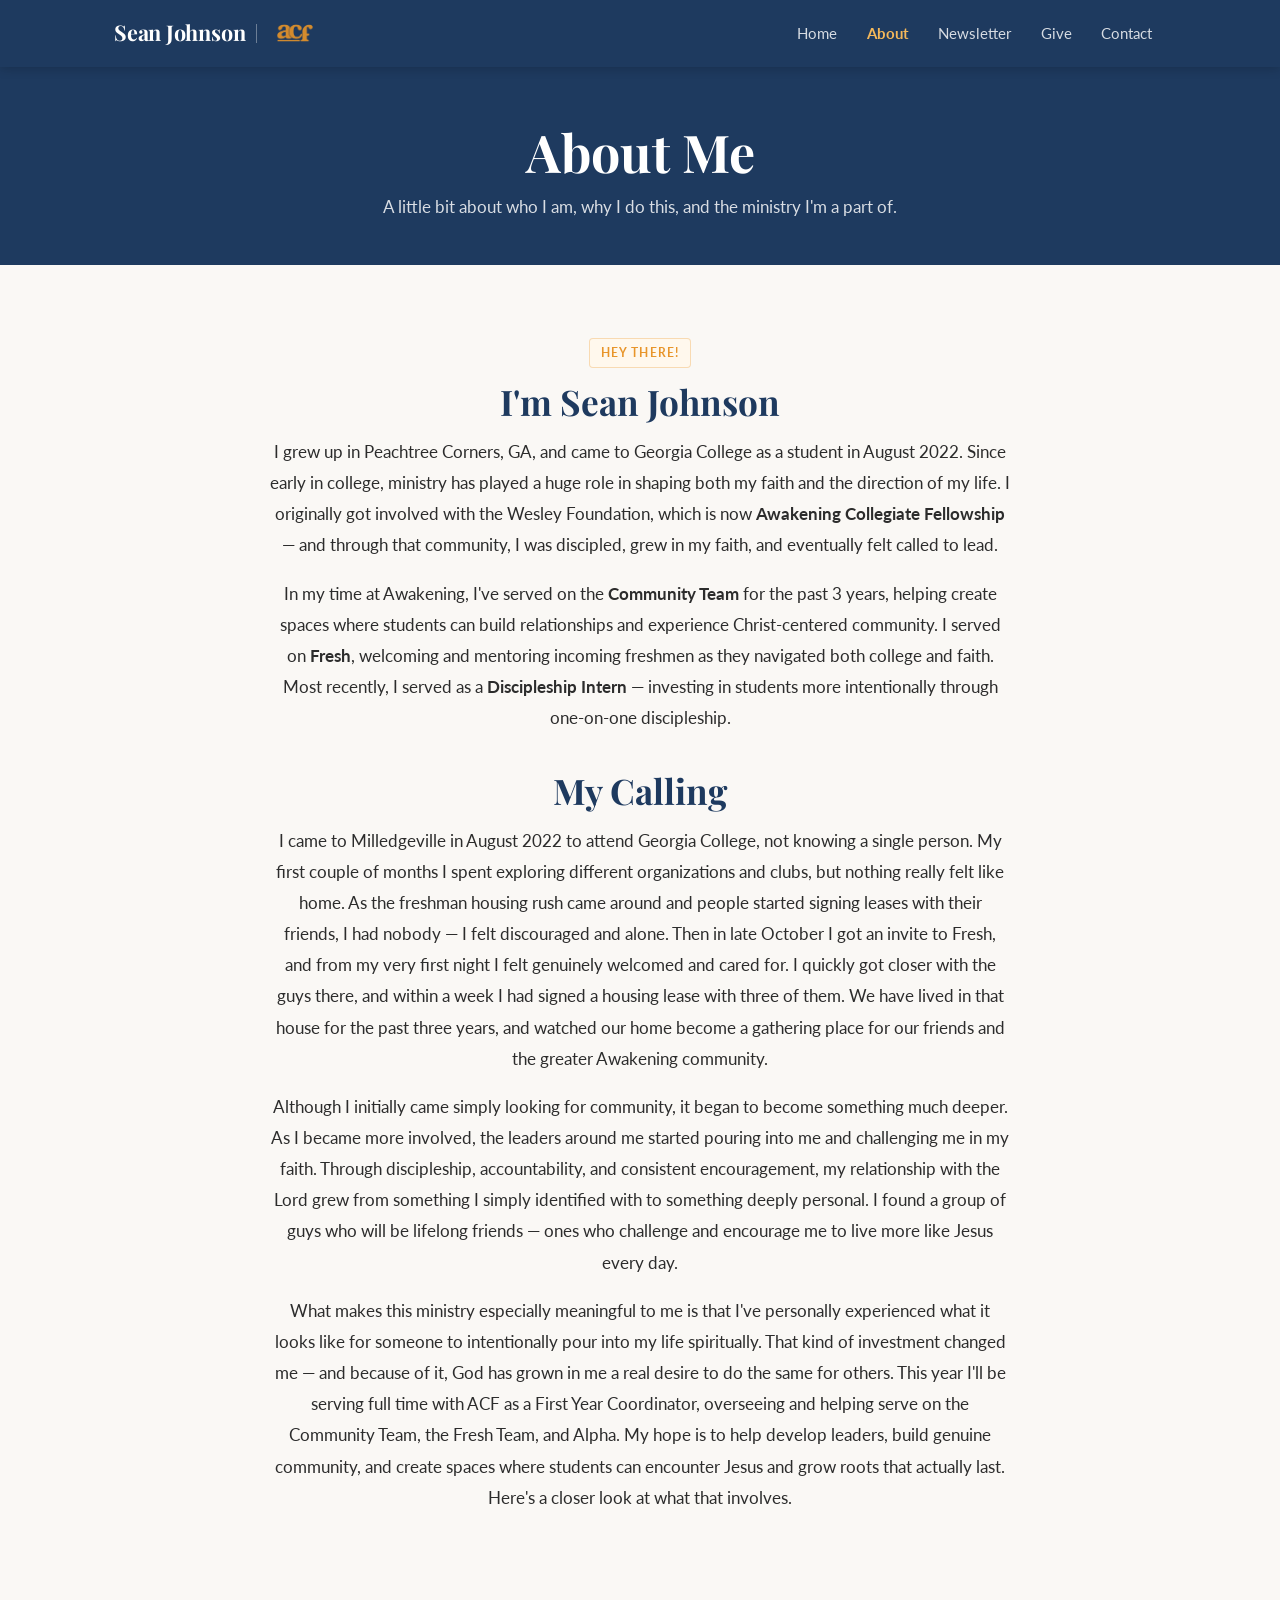
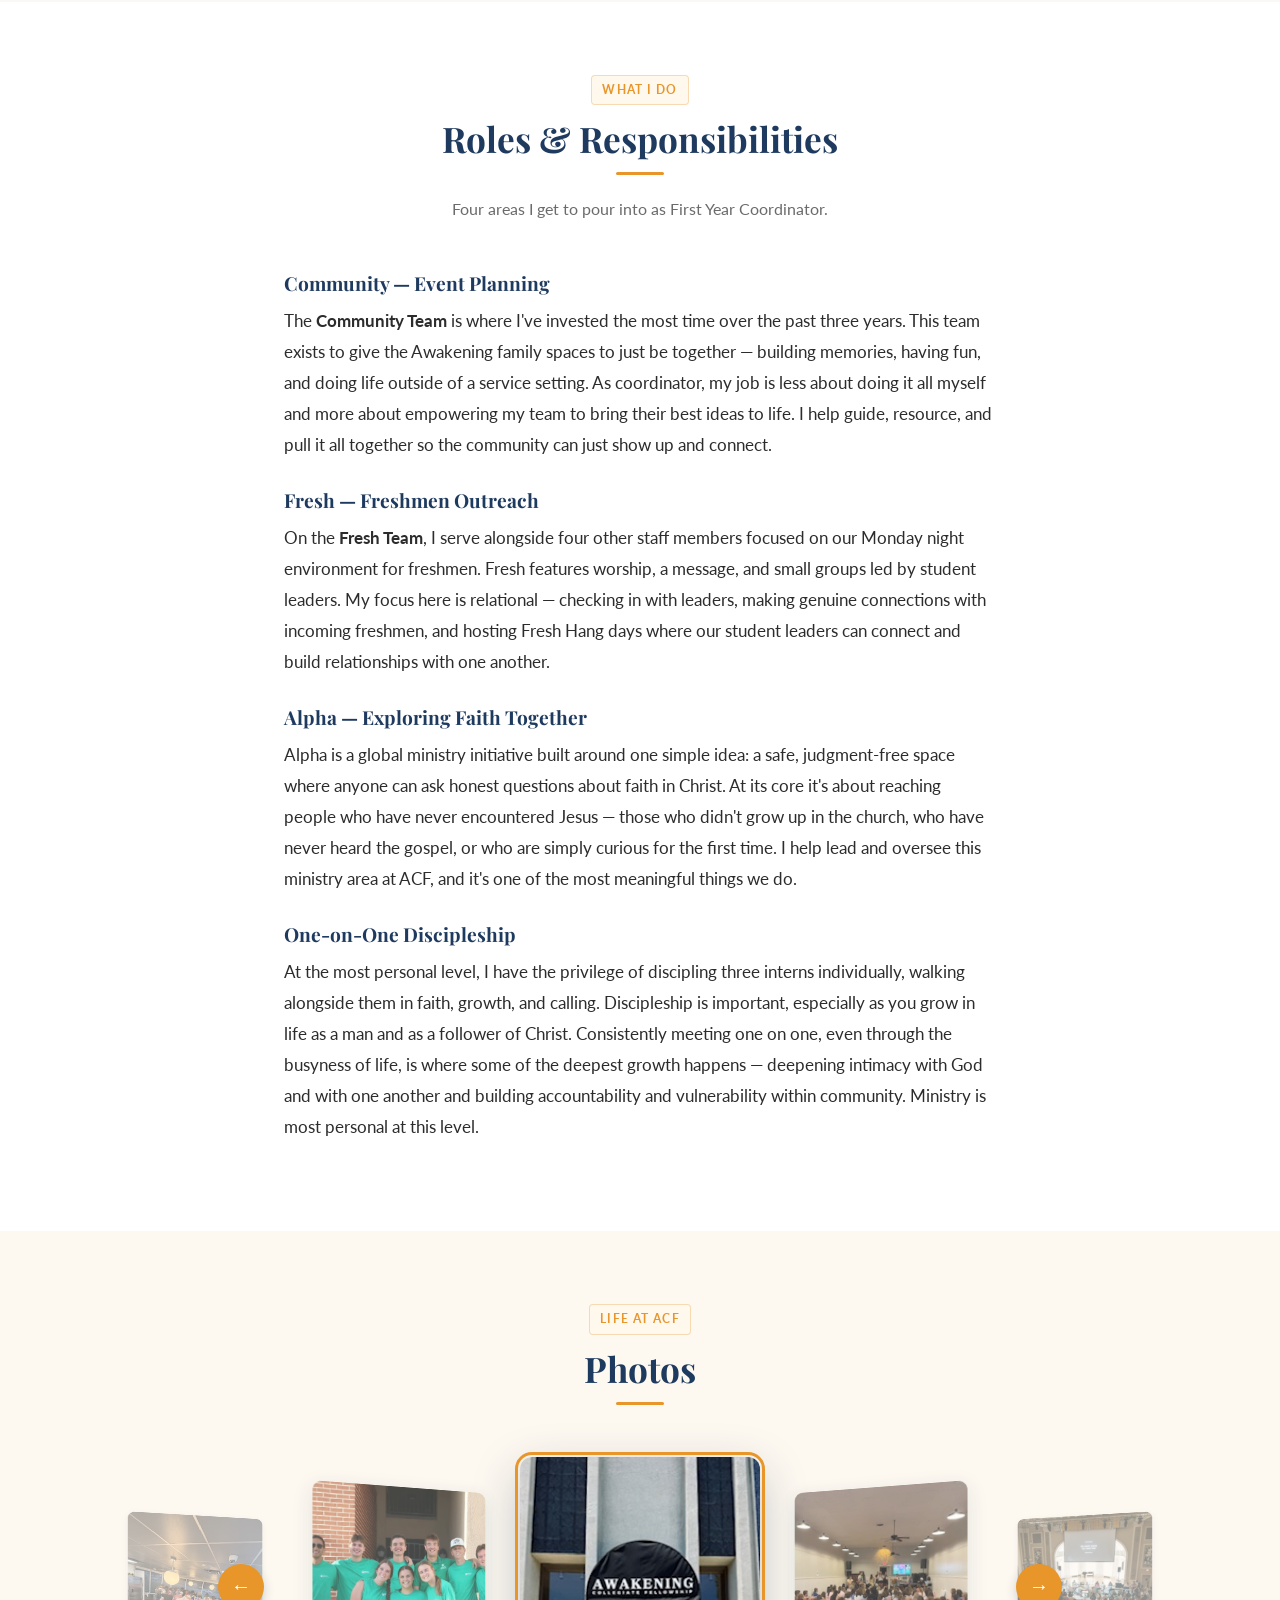
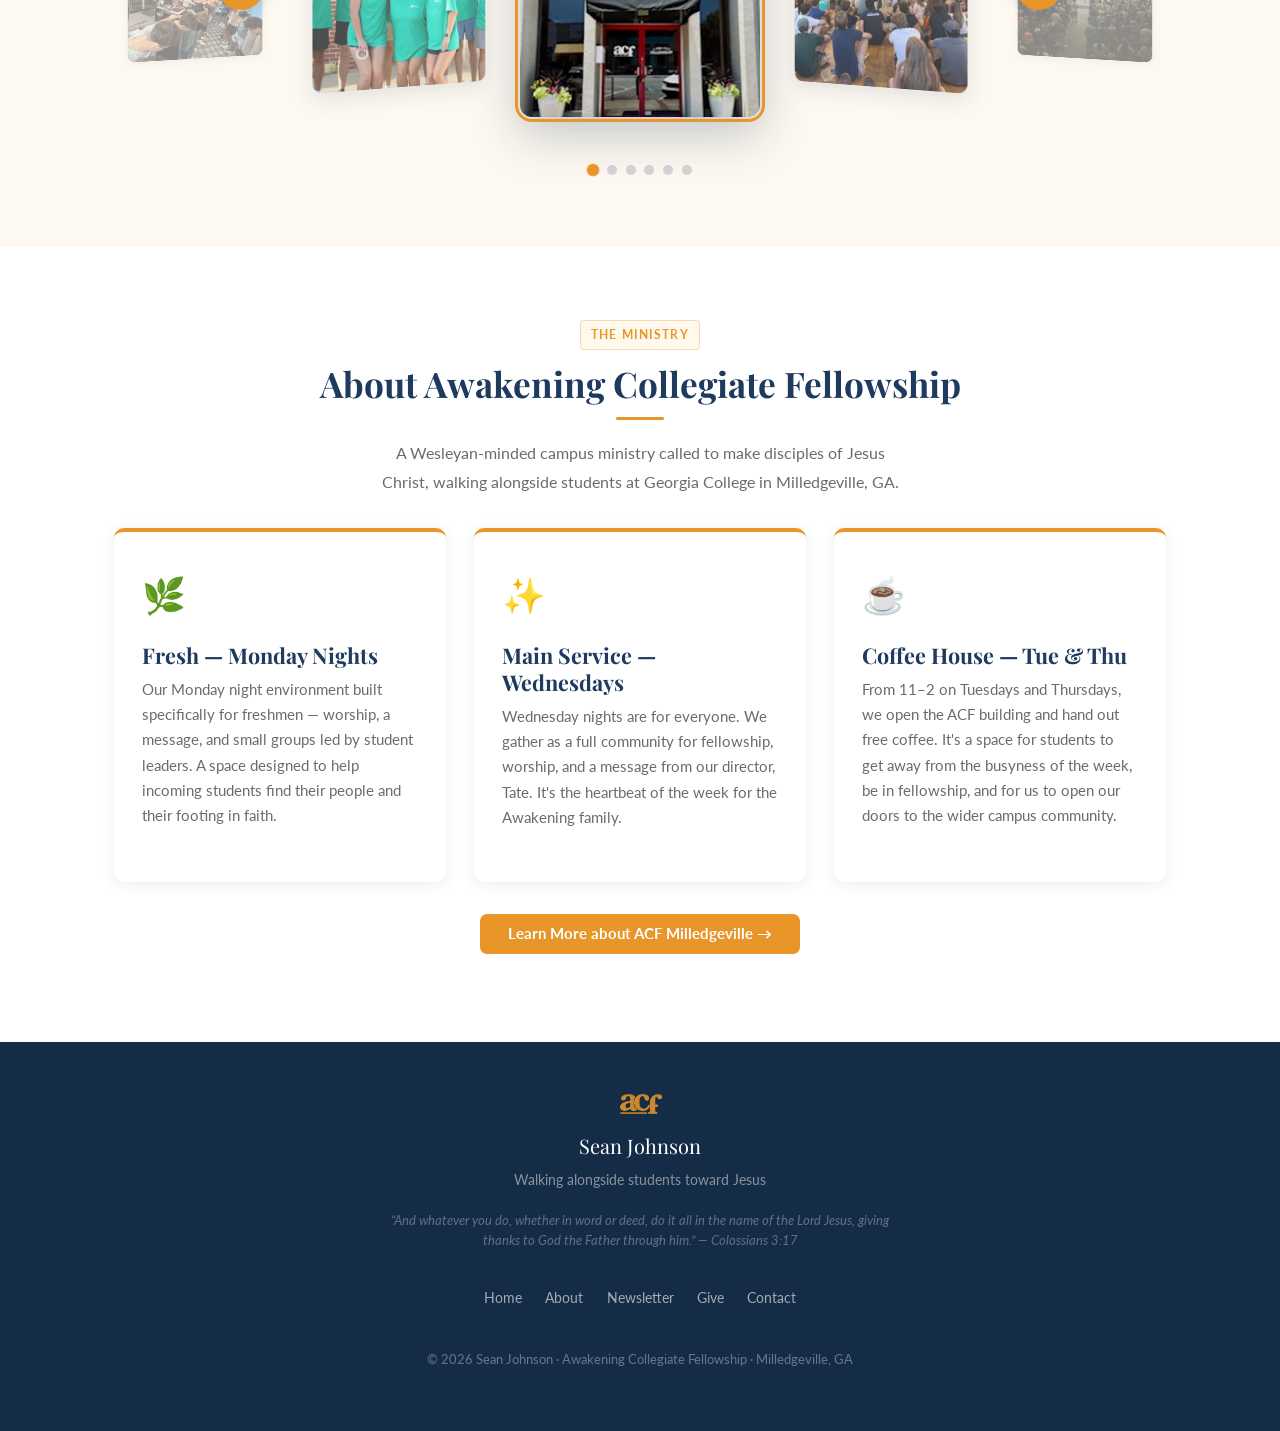
==== commit 0441c8d2: "Generate carousel dots dynamically to match slide count Co-Authored-By: Claude Sonnet 4.6 <noreply@a" ====
--- a/about.html
+++ b/about.html
@@ -118,9 +118,6 @@
       <button class="cf-arrow" id="cf-next" aria-label="Next photo">&#8594;</button>
     </div>
     <div class="cf-dots" id="cf-dots">
-      <button class="cf-dot active" data-go="0" aria-label="ACF Building"></button>
-      <button class="cf-dot" data-go="1" aria-label="Fresh Gathering"></button>
-      <button class="cf-dot" data-go="2" aria-label="Worship Service"></button>
     </div>
   </div>
 </section>
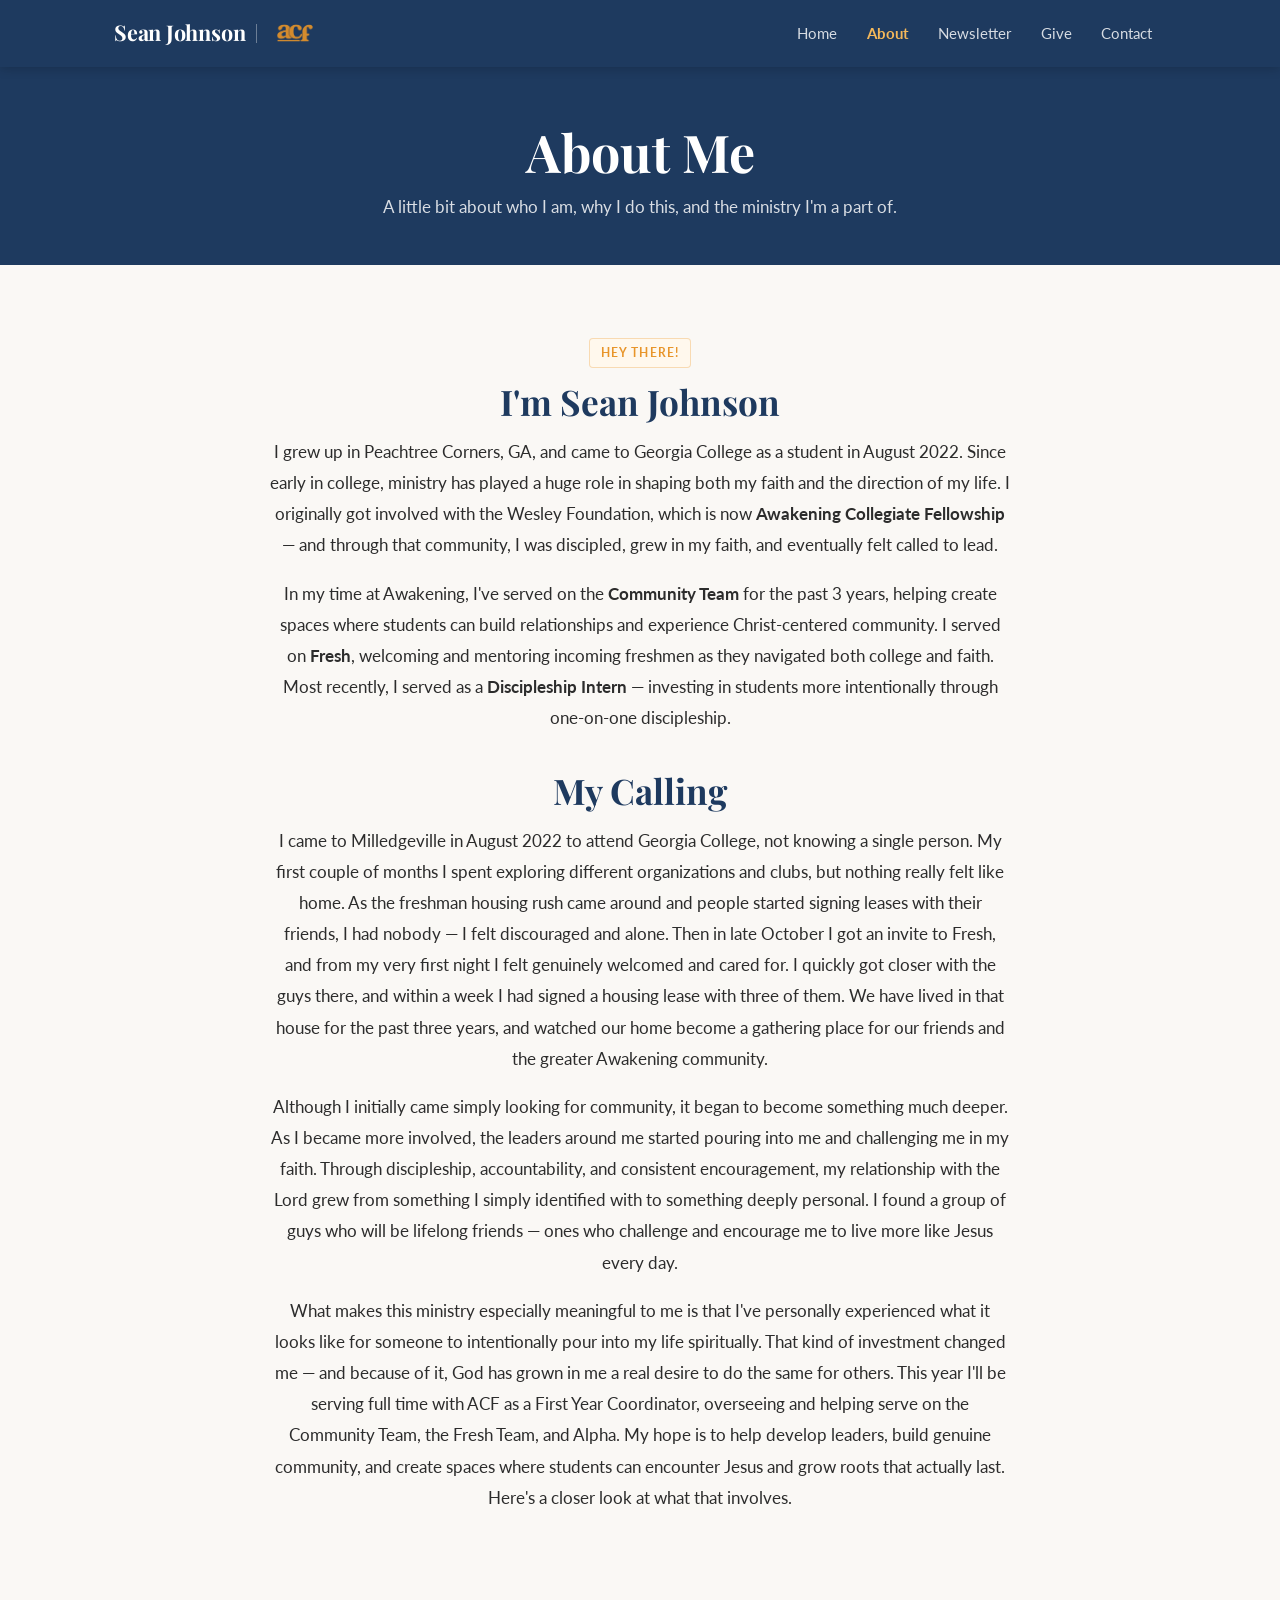
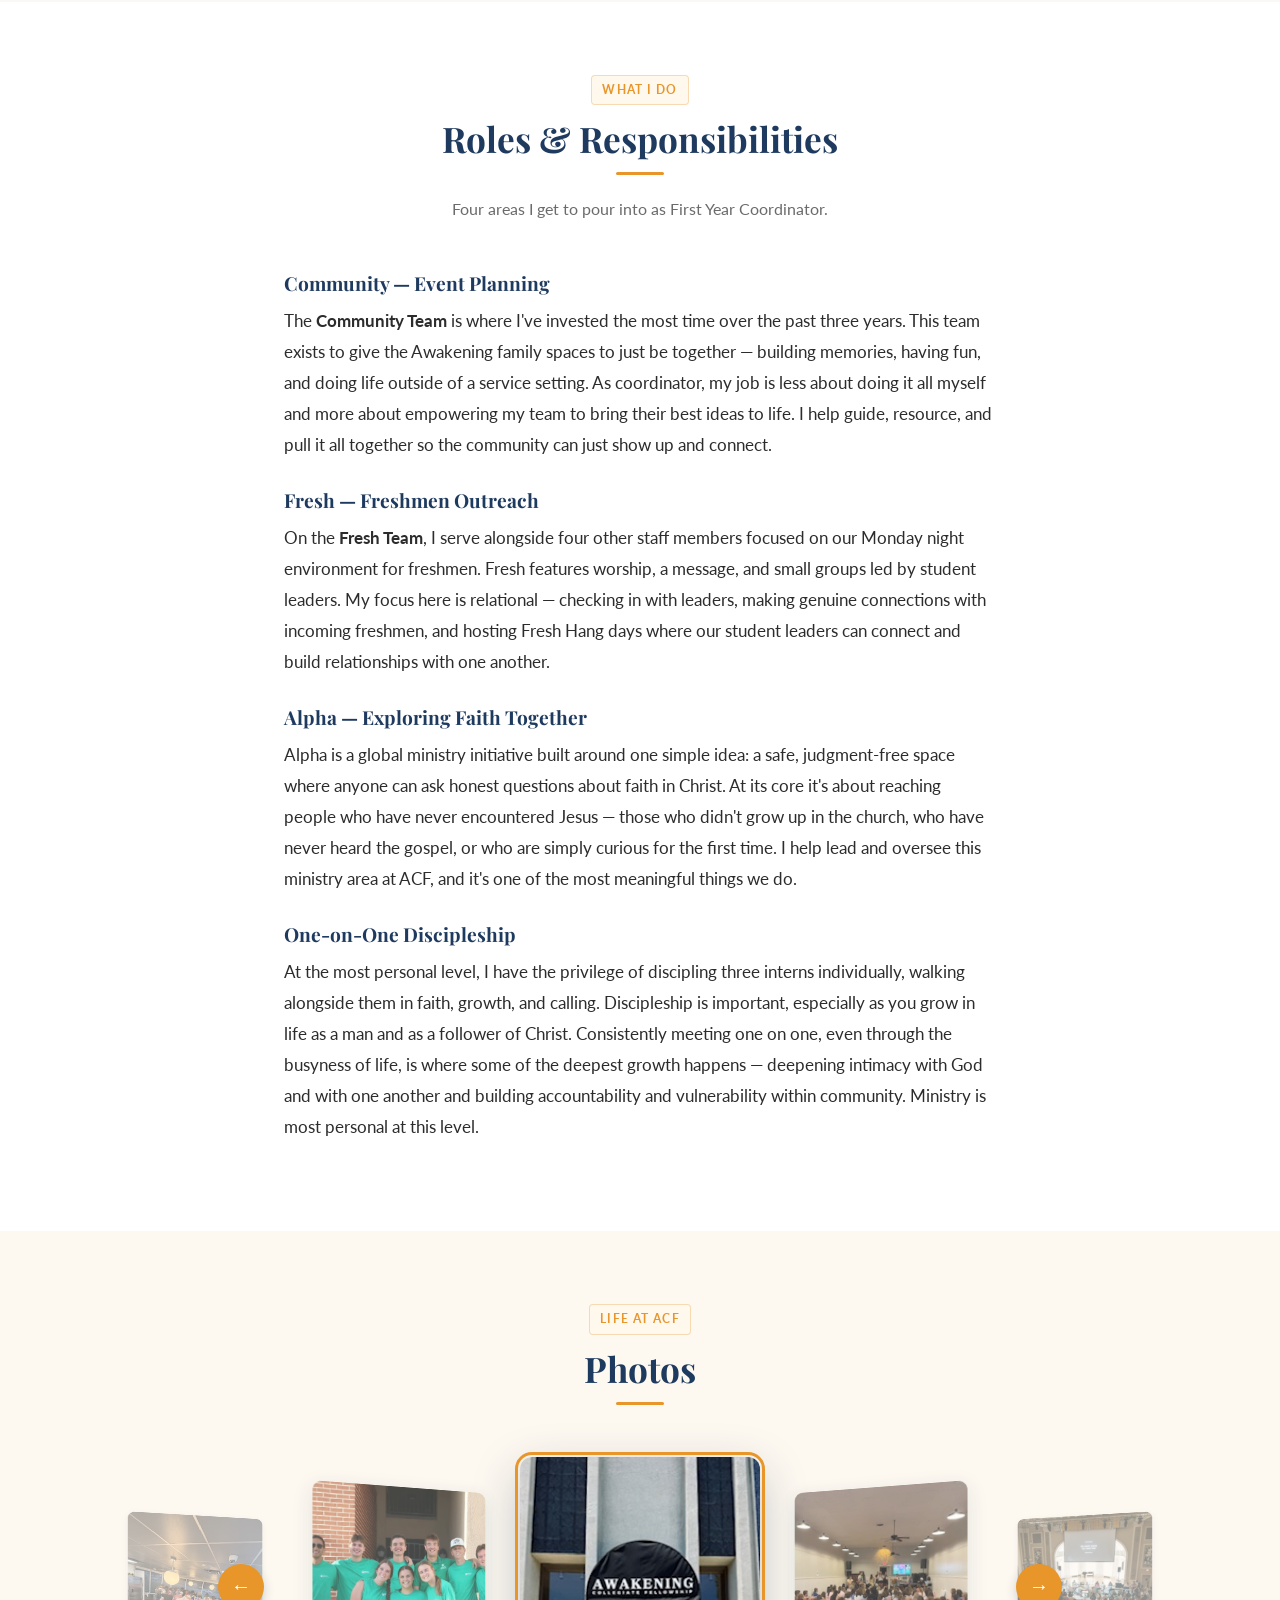
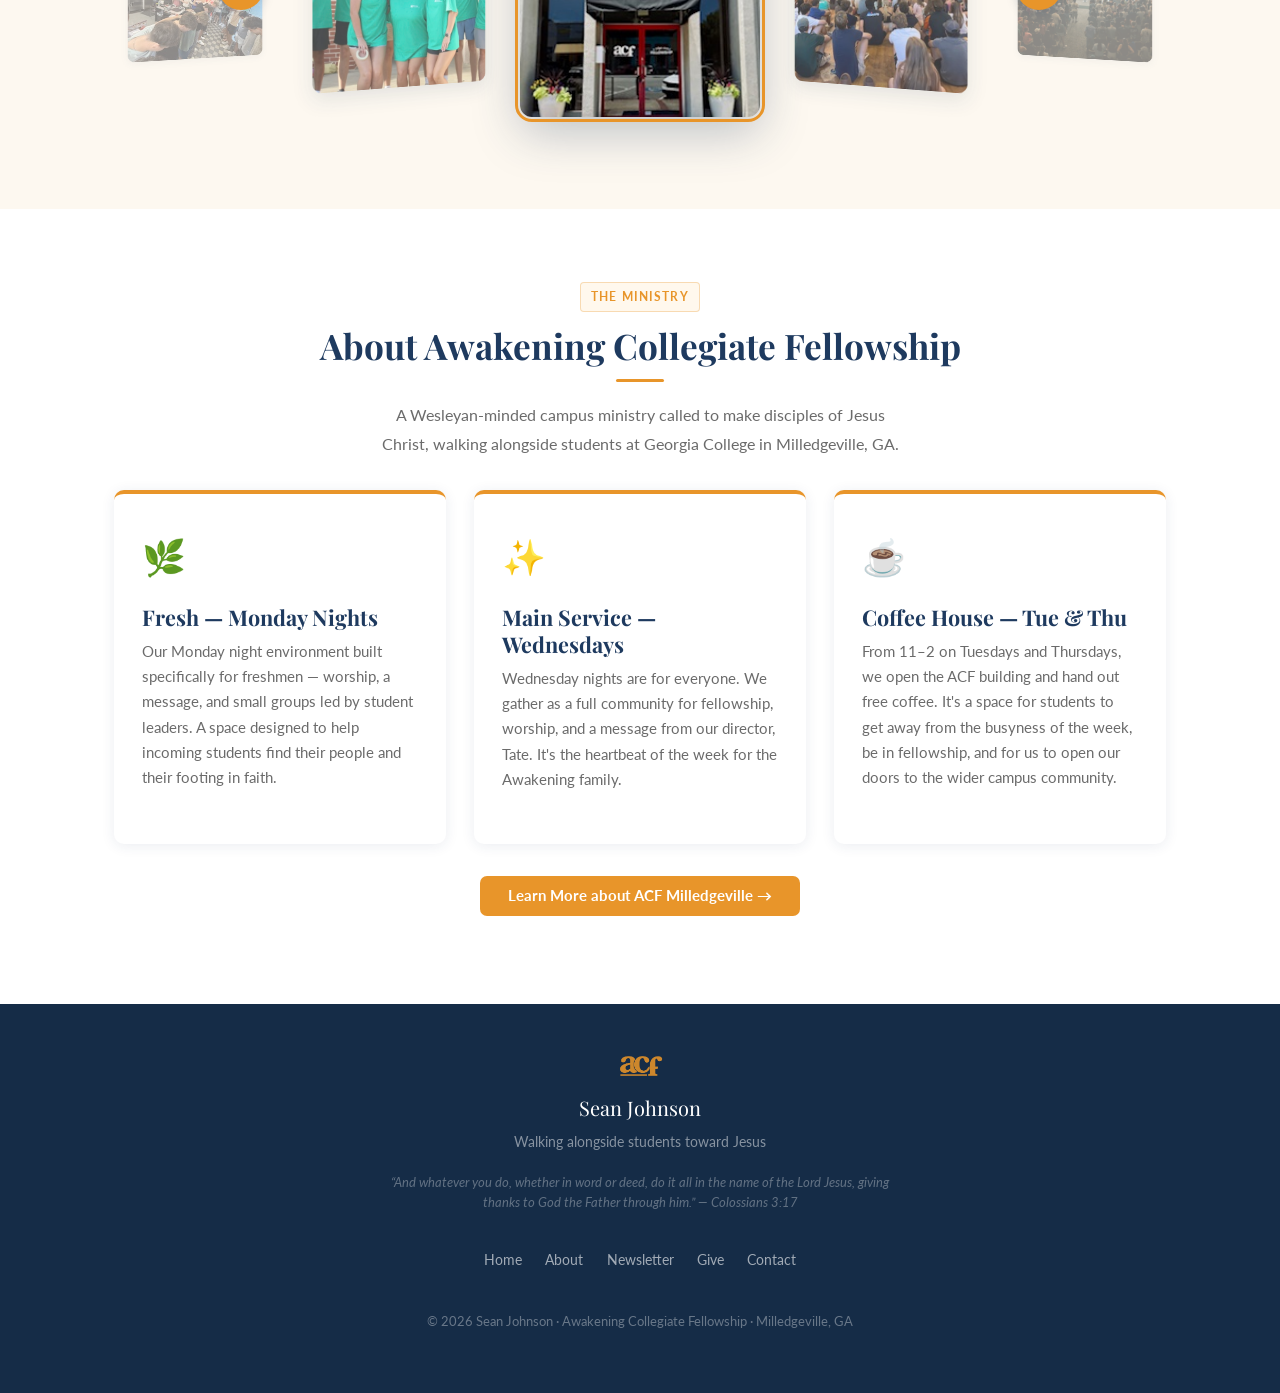
==== commit 9565f67a: "Remove carousel dots Co-Authored-By: Claude Sonnet 4.6 <noreply@anthropic.com>" ====
--- a/about.html
+++ b/about.html
@@ -117,8 +117,6 @@
       </div>
       <button class="cf-arrow" id="cf-next" aria-label="Next photo">&#8594;</button>
     </div>
-    <div class="cf-dots" id="cf-dots">
-    </div>
   </div>
 </section>
 
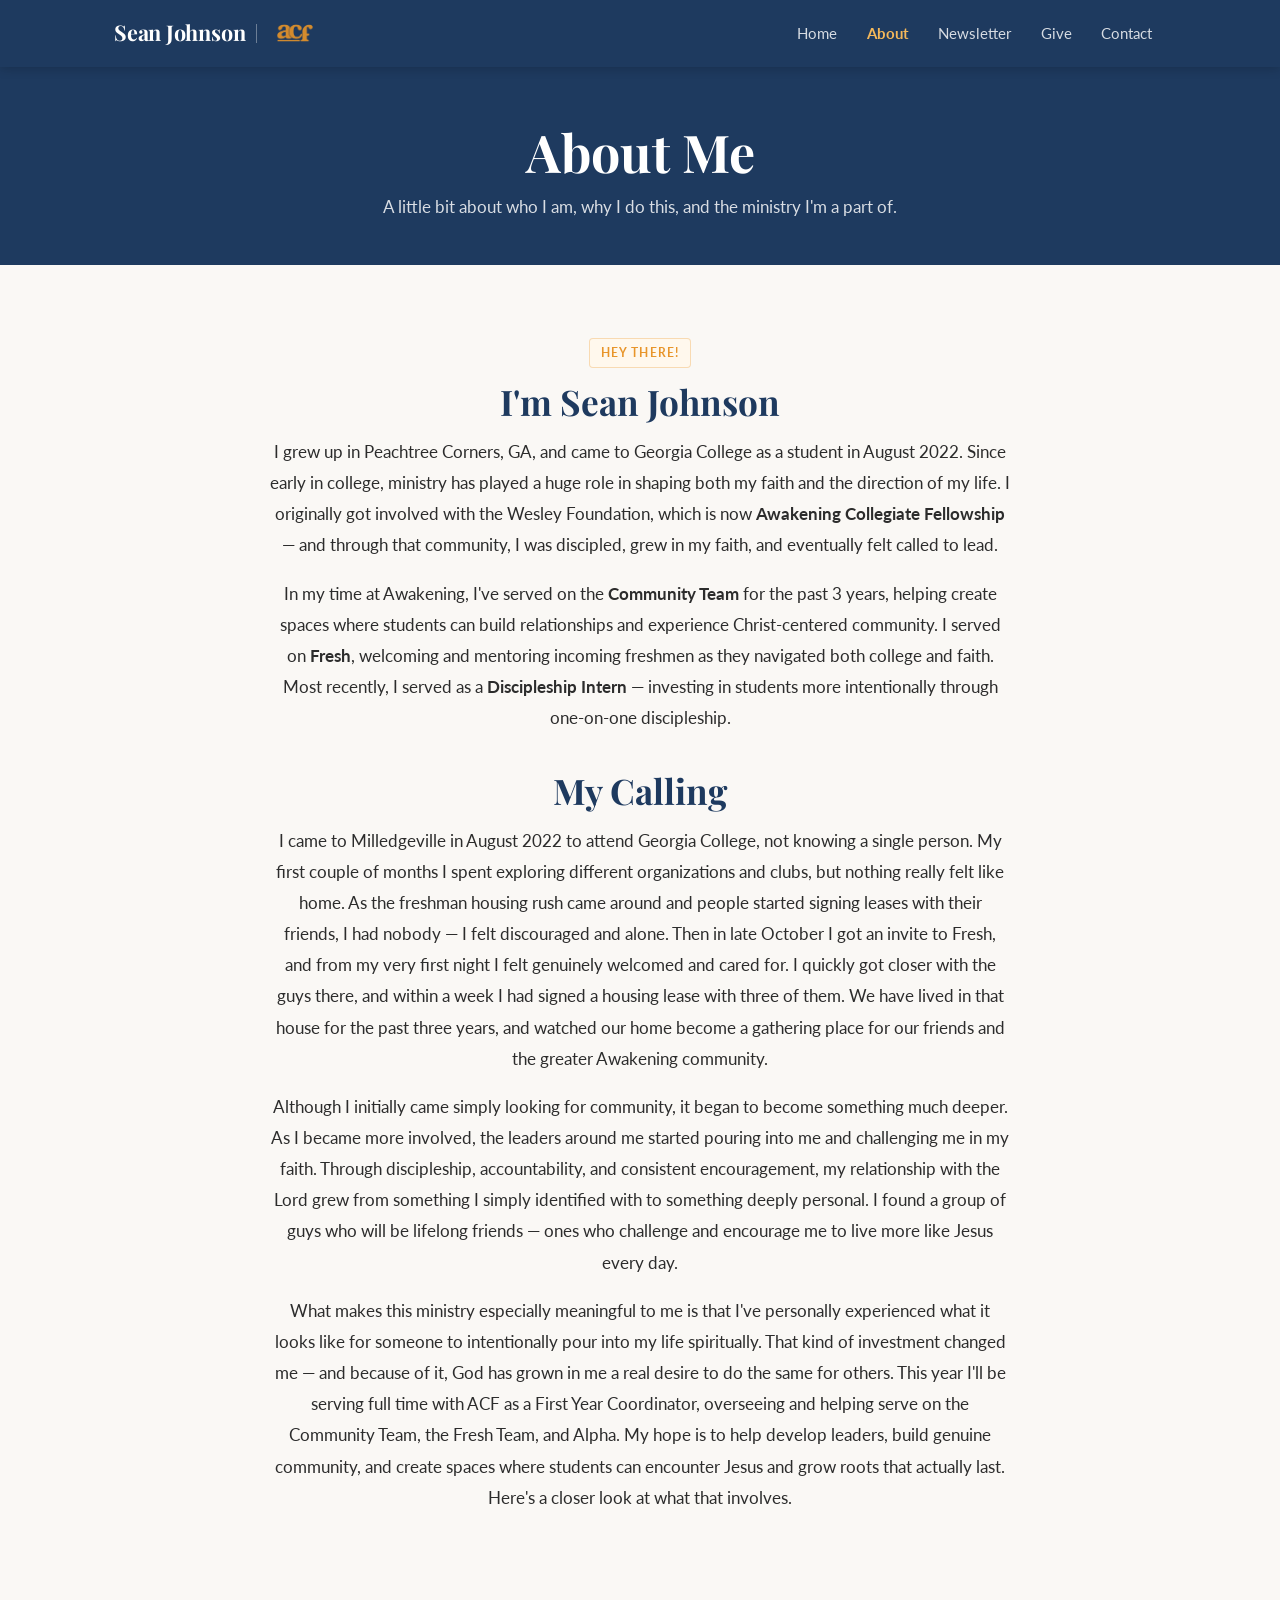
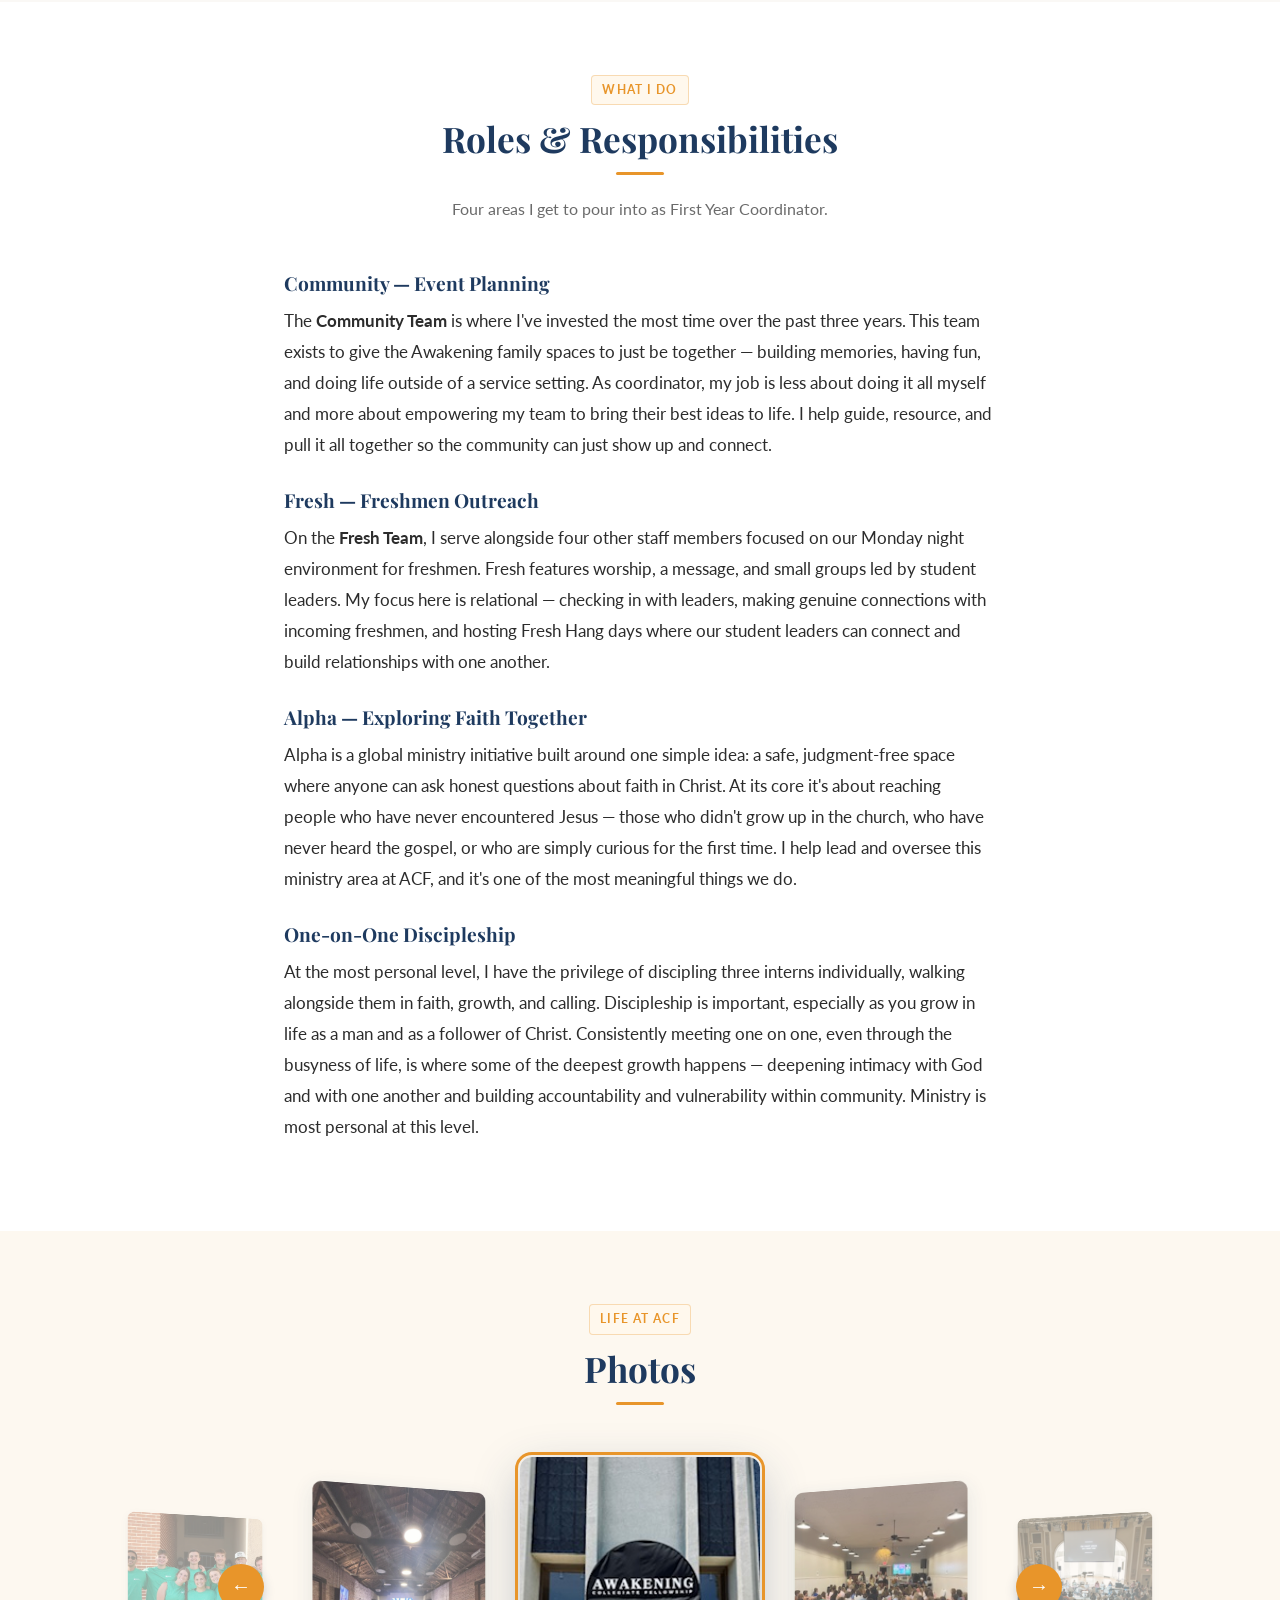
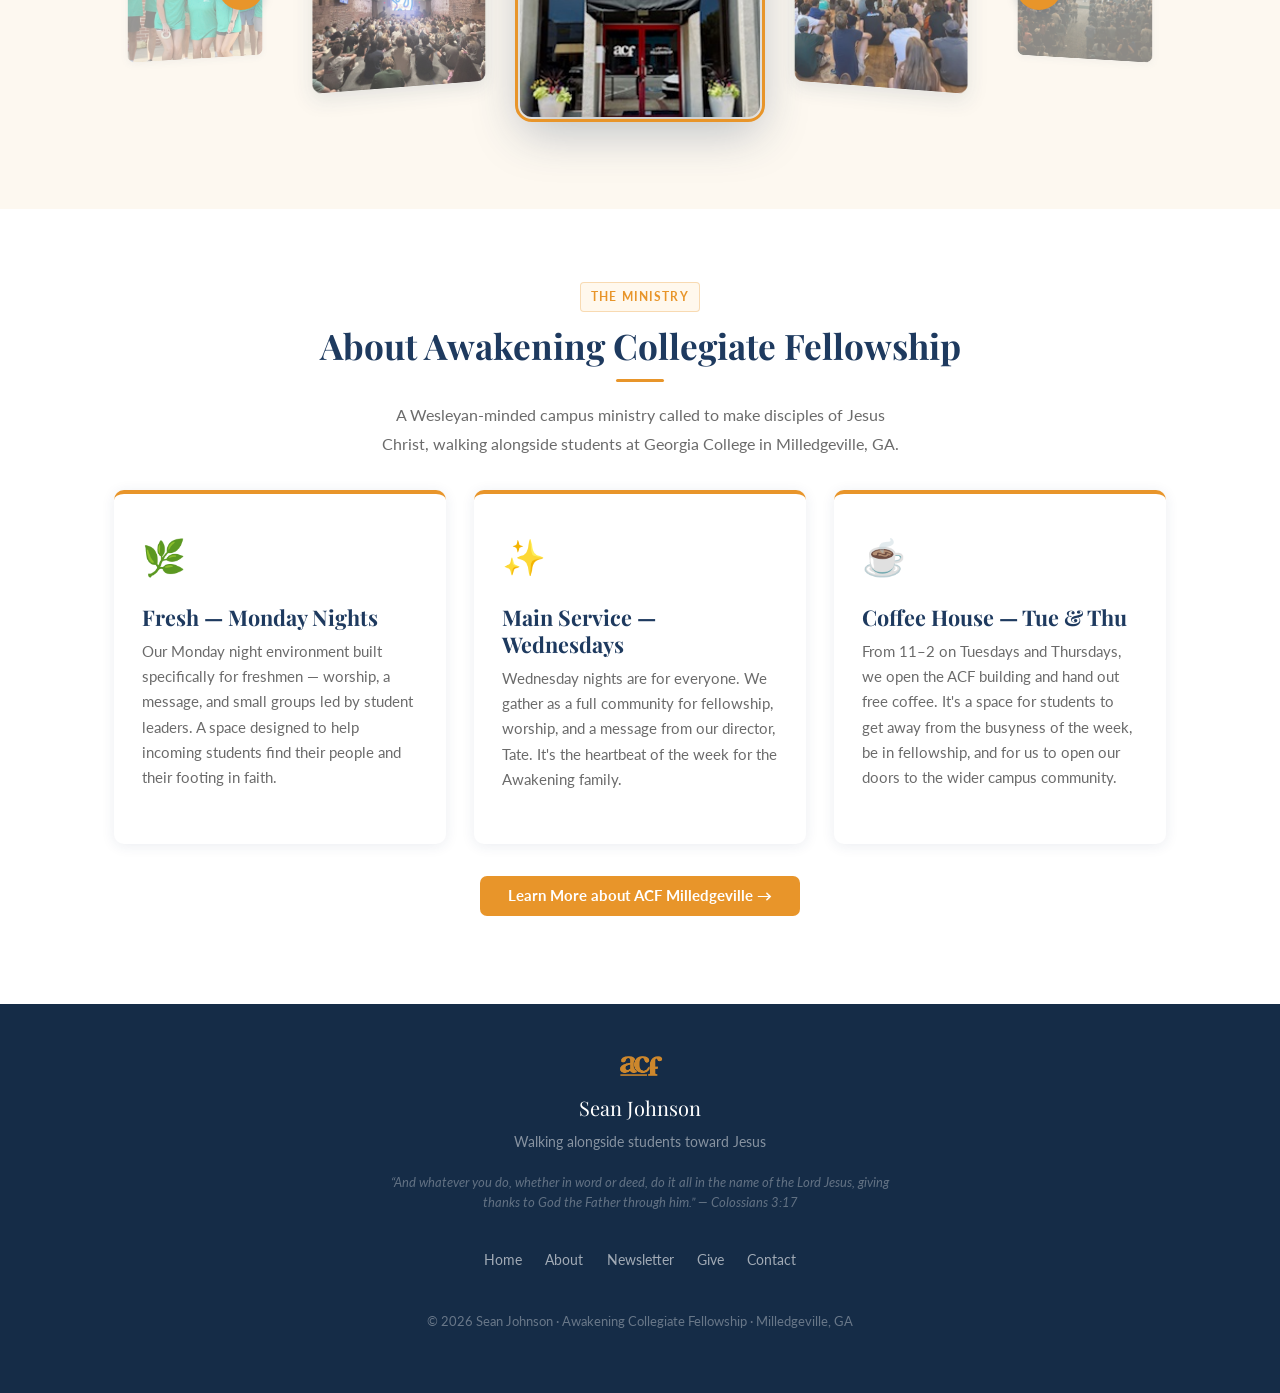
==== commit a9b862a9: "Add Awakening worship gathering photo to about page carousel Co-Authored-By: Claude Sonnet 5 <norepl" ====
--- a/about.html
+++ b/about.html
@@ -114,6 +114,7 @@
         <div class="cf-slide" data-index="3"><img src="images/carousel/img-8745.jpg" alt="Group Photo"></div>
         <div class="cf-slide" data-index="4"><img src="images/carousel/img-8144.jpg" alt="Students Praying"></div>
         <div class="cf-slide" data-index="5"><img src="images/carousel/img-8747.jpg" alt="Ministry Team"></div>
+        <div class="cf-slide" data-index="6"><img src="images/carousel/awakening-freshman-self.jpg" alt="Awakening Worship Gathering"></div>
       </div>
       <button class="cf-arrow" id="cf-next" aria-label="Next photo">&#8594;</button>
     </div>
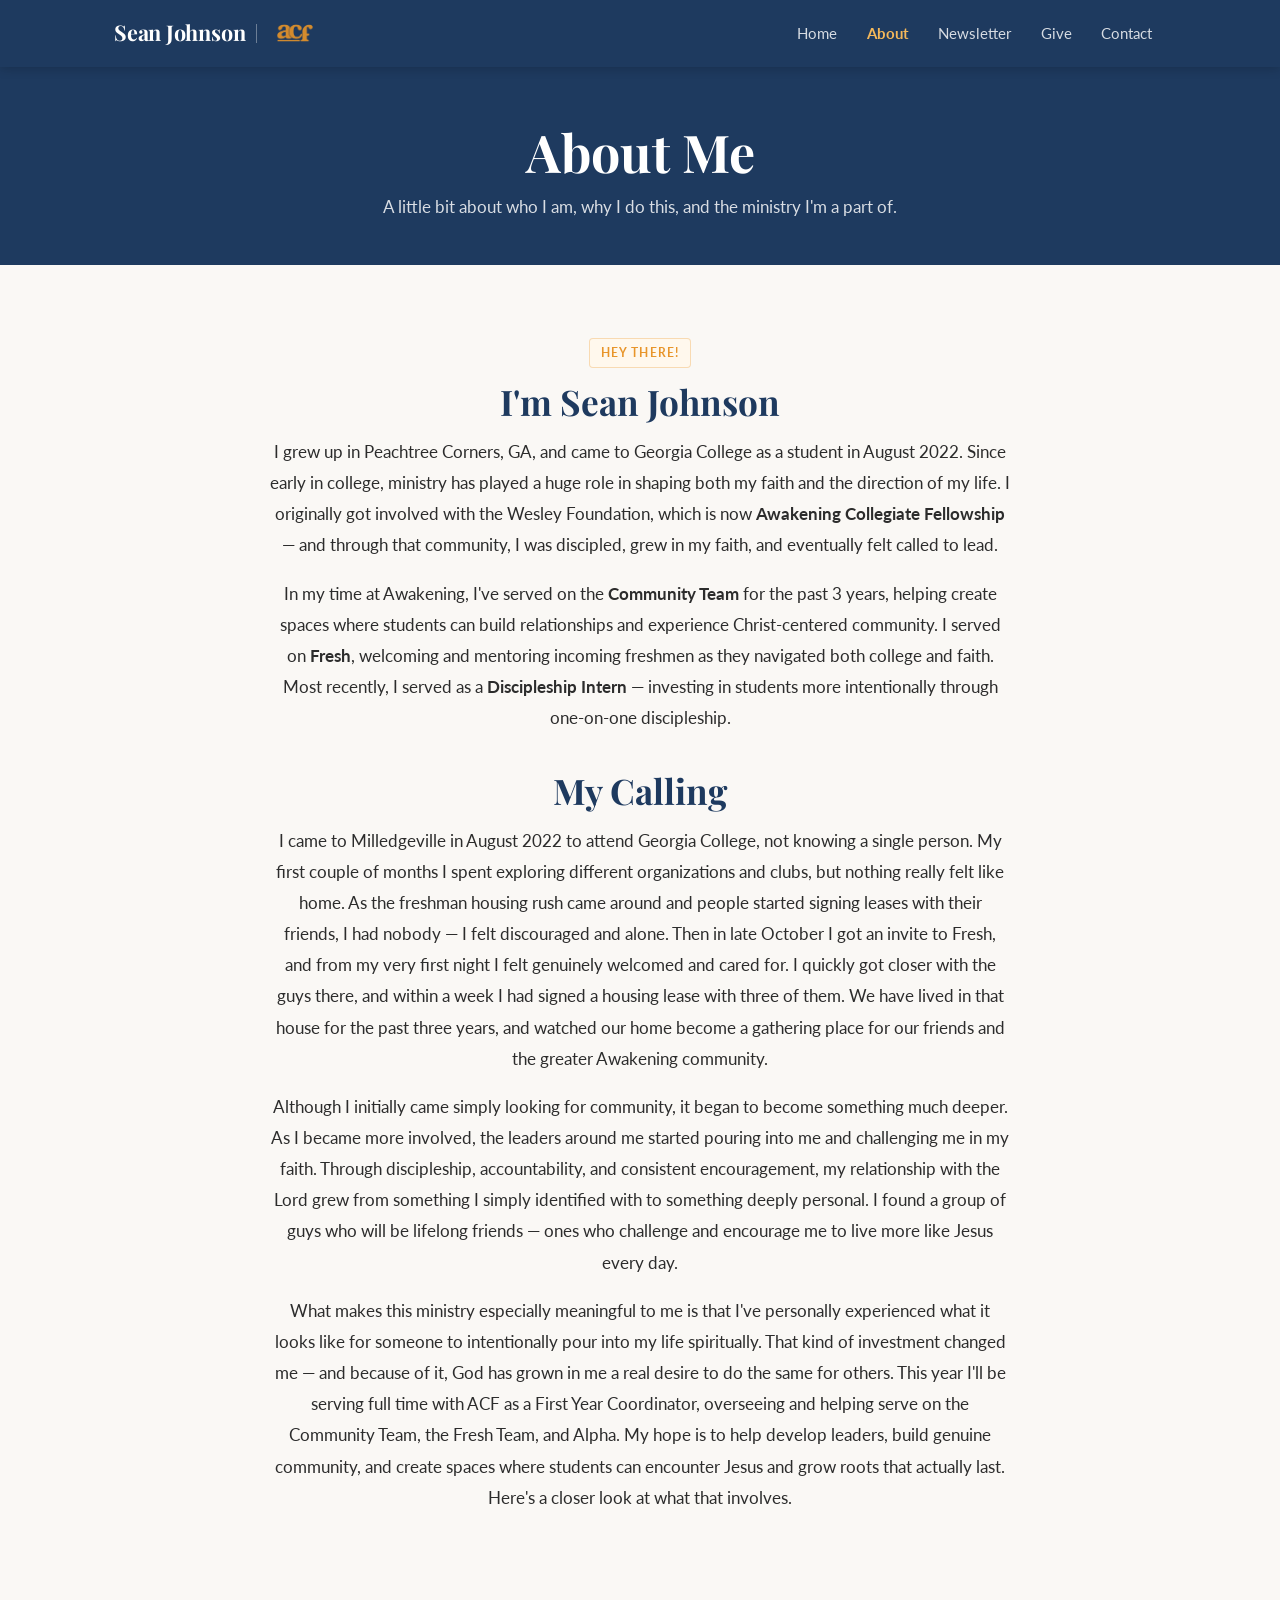
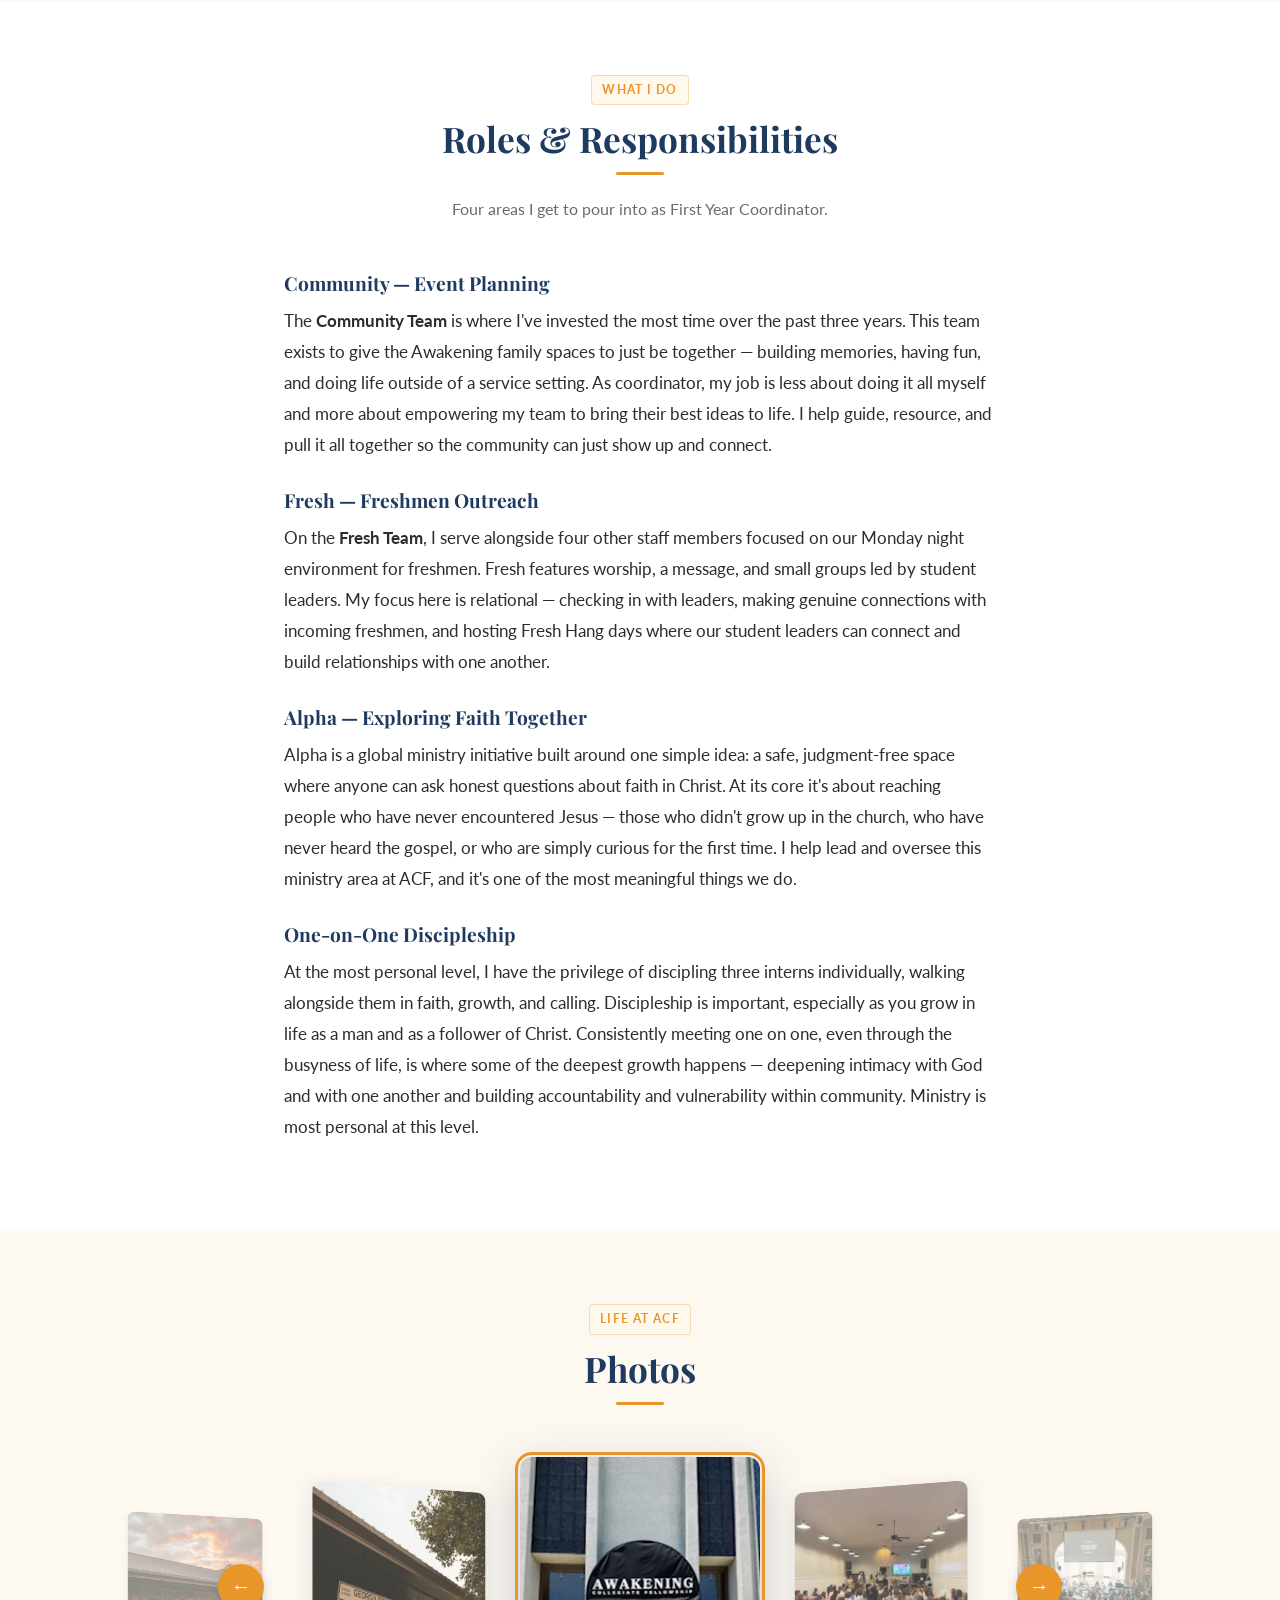
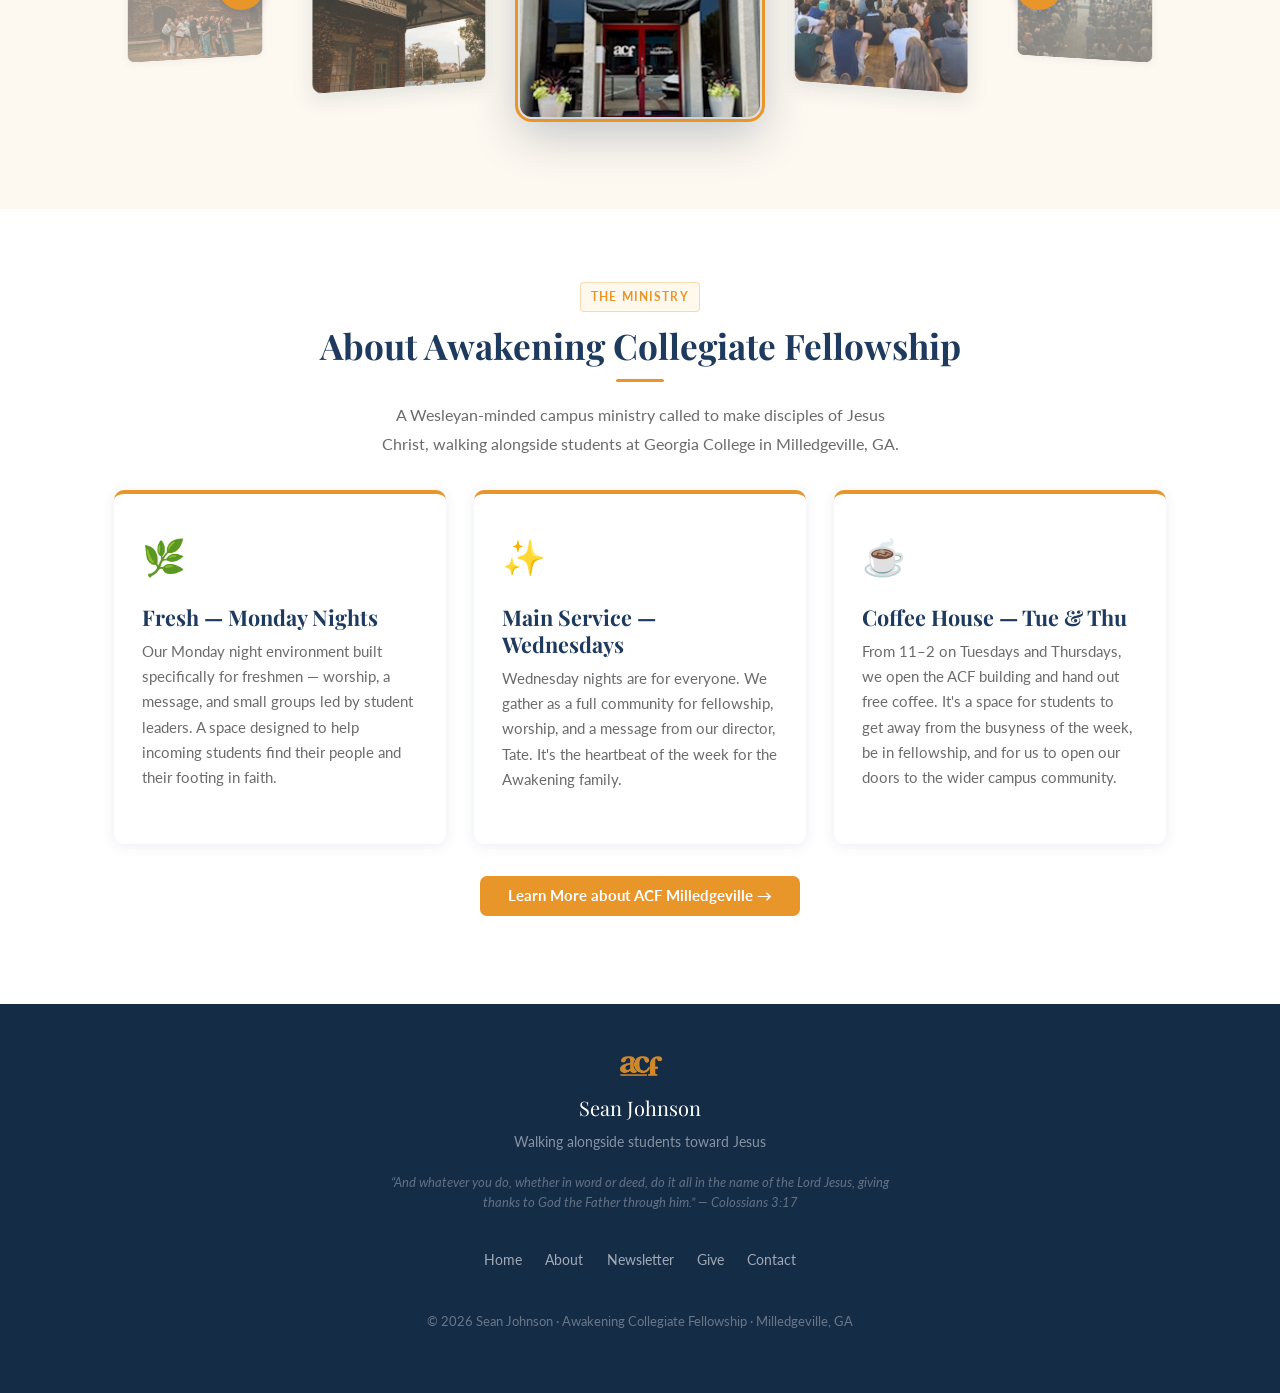
==== commit c81881cf: "Add 10 photos to About page photo carousel Resized and compressed from originals (20-70MB each) down" ====
--- a/about.html
+++ b/about.html
@@ -115,6 +115,16 @@
         <div class="cf-slide" data-index="4"><img src="images/carousel/img-8144.jpg" alt="Students Praying"></div>
         <div class="cf-slide" data-index="5"><img src="images/carousel/img-8747.jpg" alt="Ministry Team"></div>
         <div class="cf-slide" data-index="6"><img src="images/carousel/awakening-freshman-self.jpg" alt="Awakening Worship Gathering"></div>
+        <div class="cf-slide" data-index="7"><img src="images/carousel/the-depot-sign.jpg" alt="The Depot"></div>
+        <div class="cf-slide" data-index="8"><img src="images/carousel/guys-group-photo.jpg" alt="Guys Group Photo"></div>
+        <div class="cf-slide" data-index="9"><img src="images/carousel/fellowship-conversation.jpg" alt="Fellowship Conversation"></div>
+        <div class="cf-slide" data-index="10"><img src="images/carousel/girls-group-photo.jpg" alt="Girls Group Photo"></div>
+        <div class="cf-slide" data-index="11"><img src="images/carousel/upside-down-kingdom.jpg" alt="Upside Down Kingdom Worship Night"></div>
+        <div class="cf-slide" data-index="12"><img src="images/carousel/worship-night.jpg" alt="Worship Night"></div>
+        <div class="cf-slide" data-index="13"><img src="images/carousel/worship-hands-raised.jpg" alt="Hands Raised in Worship"></div>
+        <div class="cf-slide" data-index="14"><img src="images/carousel/coffeehouse-announcement.jpg" alt="Coffeehouse Announcement"></div>
+        <div class="cf-slide" data-index="15"><img src="images/carousel/sunset-group-photo.jpg" alt="Sunset Group Photo"></div>
+        <div class="cf-slide" data-index="16"><img src="images/carousel/georgia-college-sign.jpg" alt="Georgia College Depot Sign"></div>
       </div>
       <button class="cf-arrow" id="cf-next" aria-label="Next photo">&#8594;</button>
     </div>
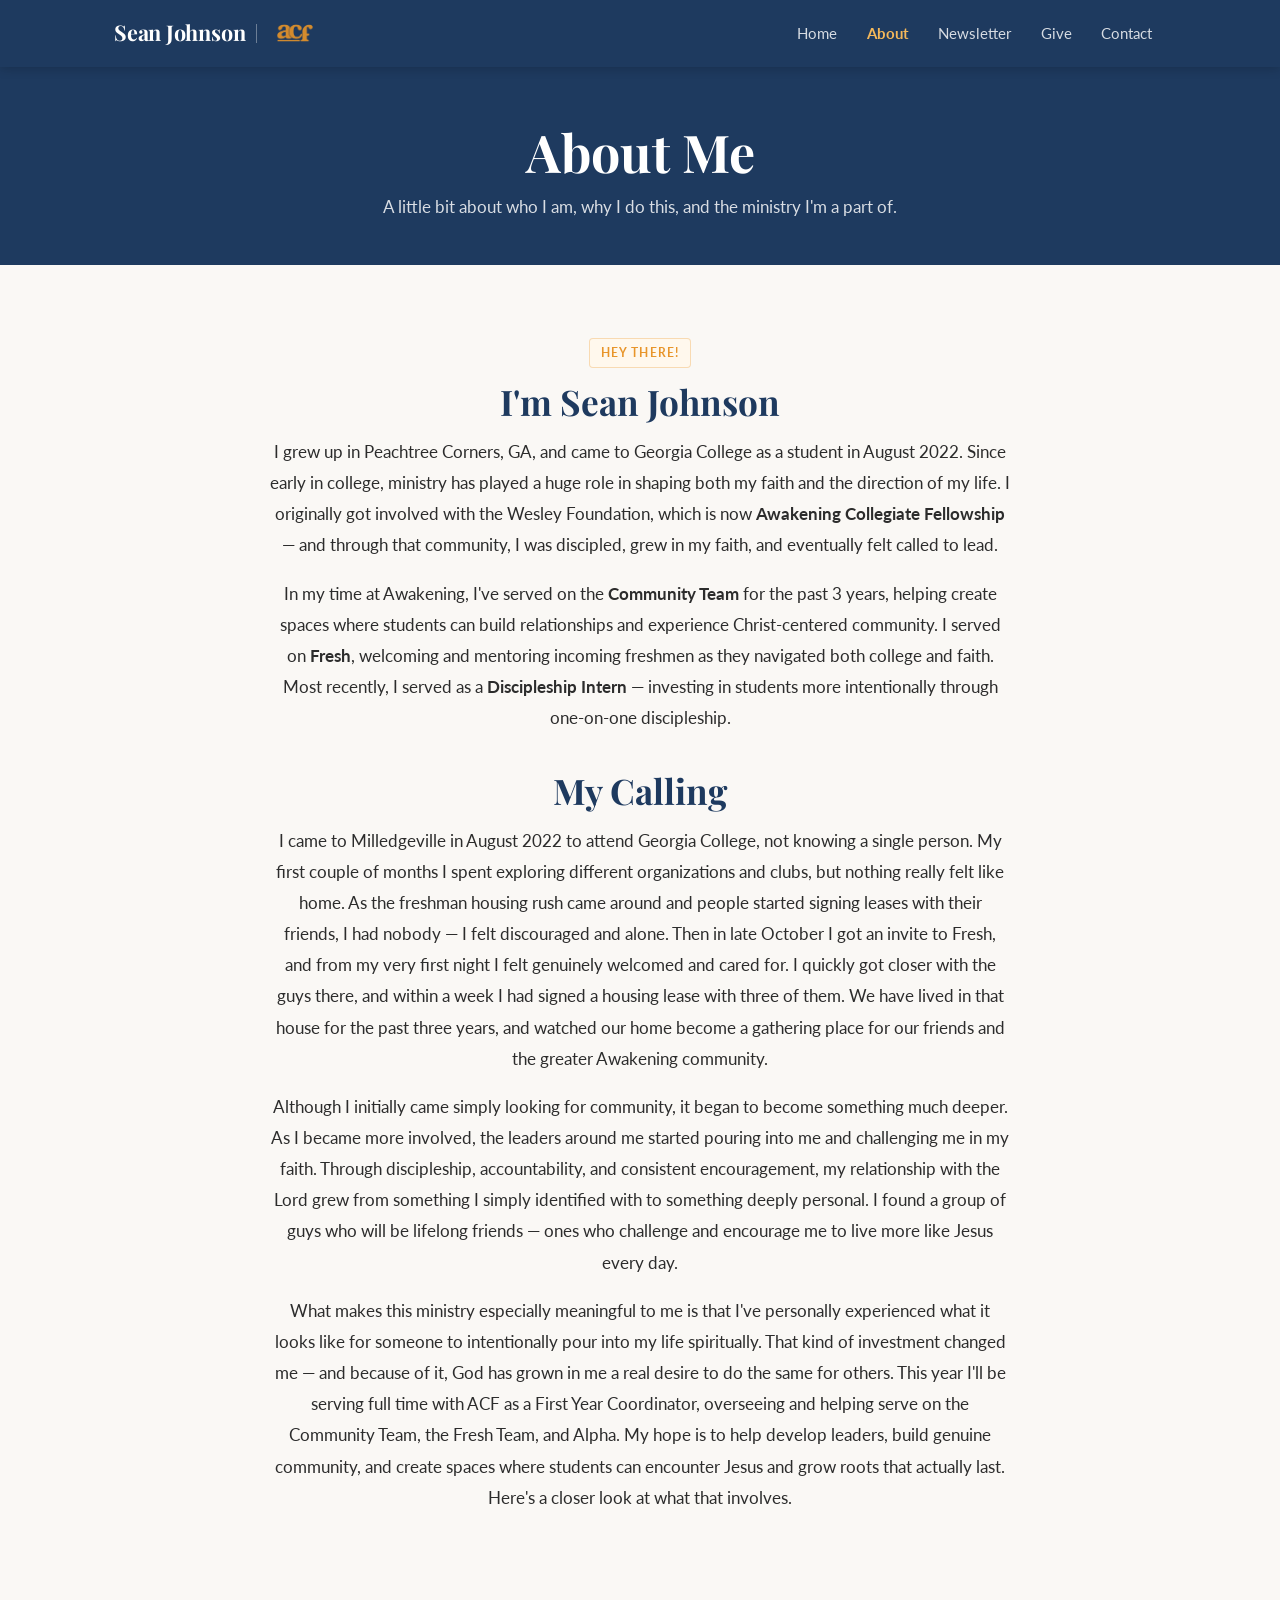
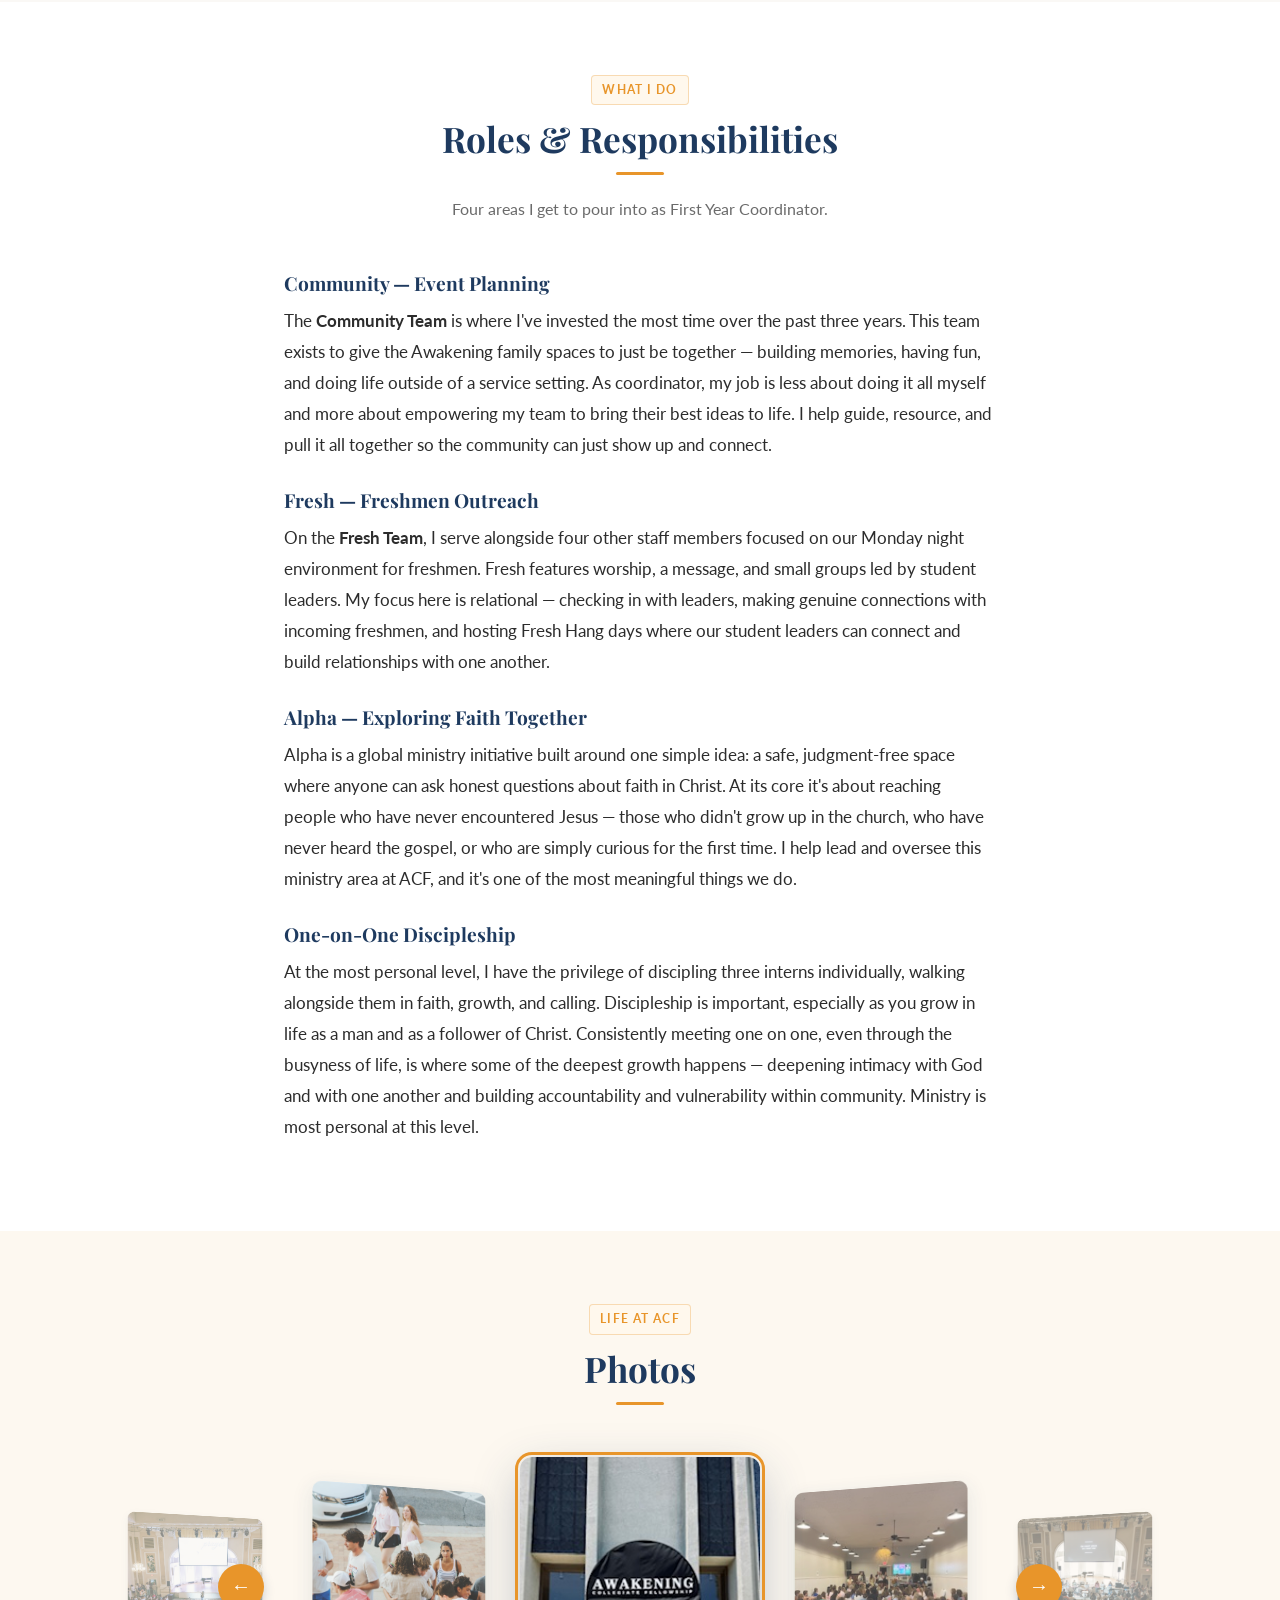
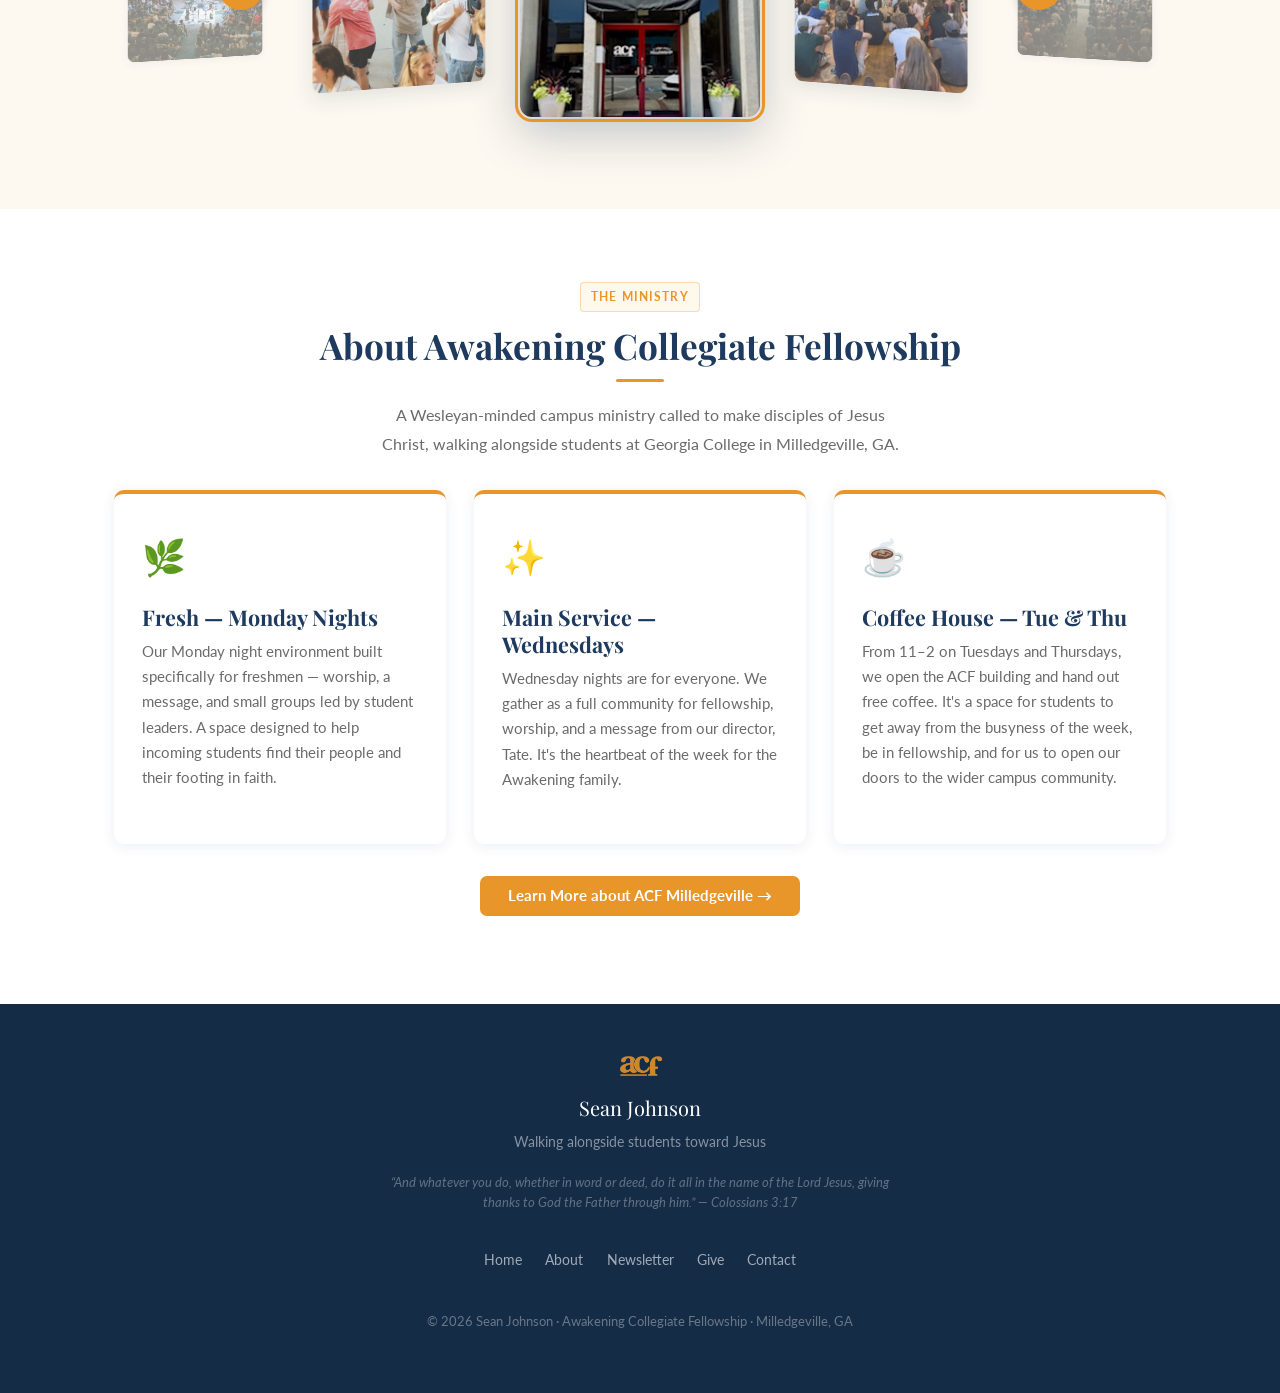
==== commit d5ab55f4: "Add 9 more photos to About page photo carousel Resized and compressed from originals (21-40MB each) " ====
--- a/about.html
+++ b/about.html
@@ -125,6 +125,15 @@
         <div class="cf-slide" data-index="14"><img src="images/carousel/coffeehouse-announcement.jpg" alt="Coffeehouse Announcement"></div>
         <div class="cf-slide" data-index="15"><img src="images/carousel/sunset-group-photo.jpg" alt="Sunset Group Photo"></div>
         <div class="cf-slide" data-index="16"><img src="images/carousel/georgia-college-sign.jpg" alt="Georgia College Depot Sign"></div>
+        <div class="cf-slide" data-index="17"><img src="images/carousel/campus-walk-group.jpg" alt="Walking to Gathering"></div>
+        <div class="cf-slide" data-index="18"><img src="images/carousel/sidewalk-fellowship.jpg" alt="Sidewalk Fellowship"></div>
+        <div class="cf-slide" data-index="19"><img src="images/carousel/porch-group-photo.jpg" alt="Porch Group Photo"></div>
+        <div class="cf-slide" data-index="20"><img src="images/carousel/worship-hands-raised-2.jpg" alt="Hands Raised in Worship"></div>
+        <div class="cf-slide" data-index="21"><img src="images/carousel/strider-hug.jpg" alt="Friends Embracing"></div>
+        <div class="cf-slide" data-index="22"><img src="images/carousel/joy-of-the-lord-worship.jpg" alt="Joy of the Lord Worship Gathering"></div>
+        <div class="cf-slide" data-index="23"><img src="images/carousel/worship-vocalist.jpg" alt="Worship Vocalist"></div>
+        <div class="cf-slide" data-index="24"><img src="images/carousel/prayer-gathering.jpg" alt="Prayer Gathering"></div>
+        <div class="cf-slide" data-index="25"><img src="images/carousel/group-hug-outside.jpg" alt="Group Hug Outside"></div>
       </div>
       <button class="cf-arrow" id="cf-next" aria-label="Next photo">&#8594;</button>
     </div>
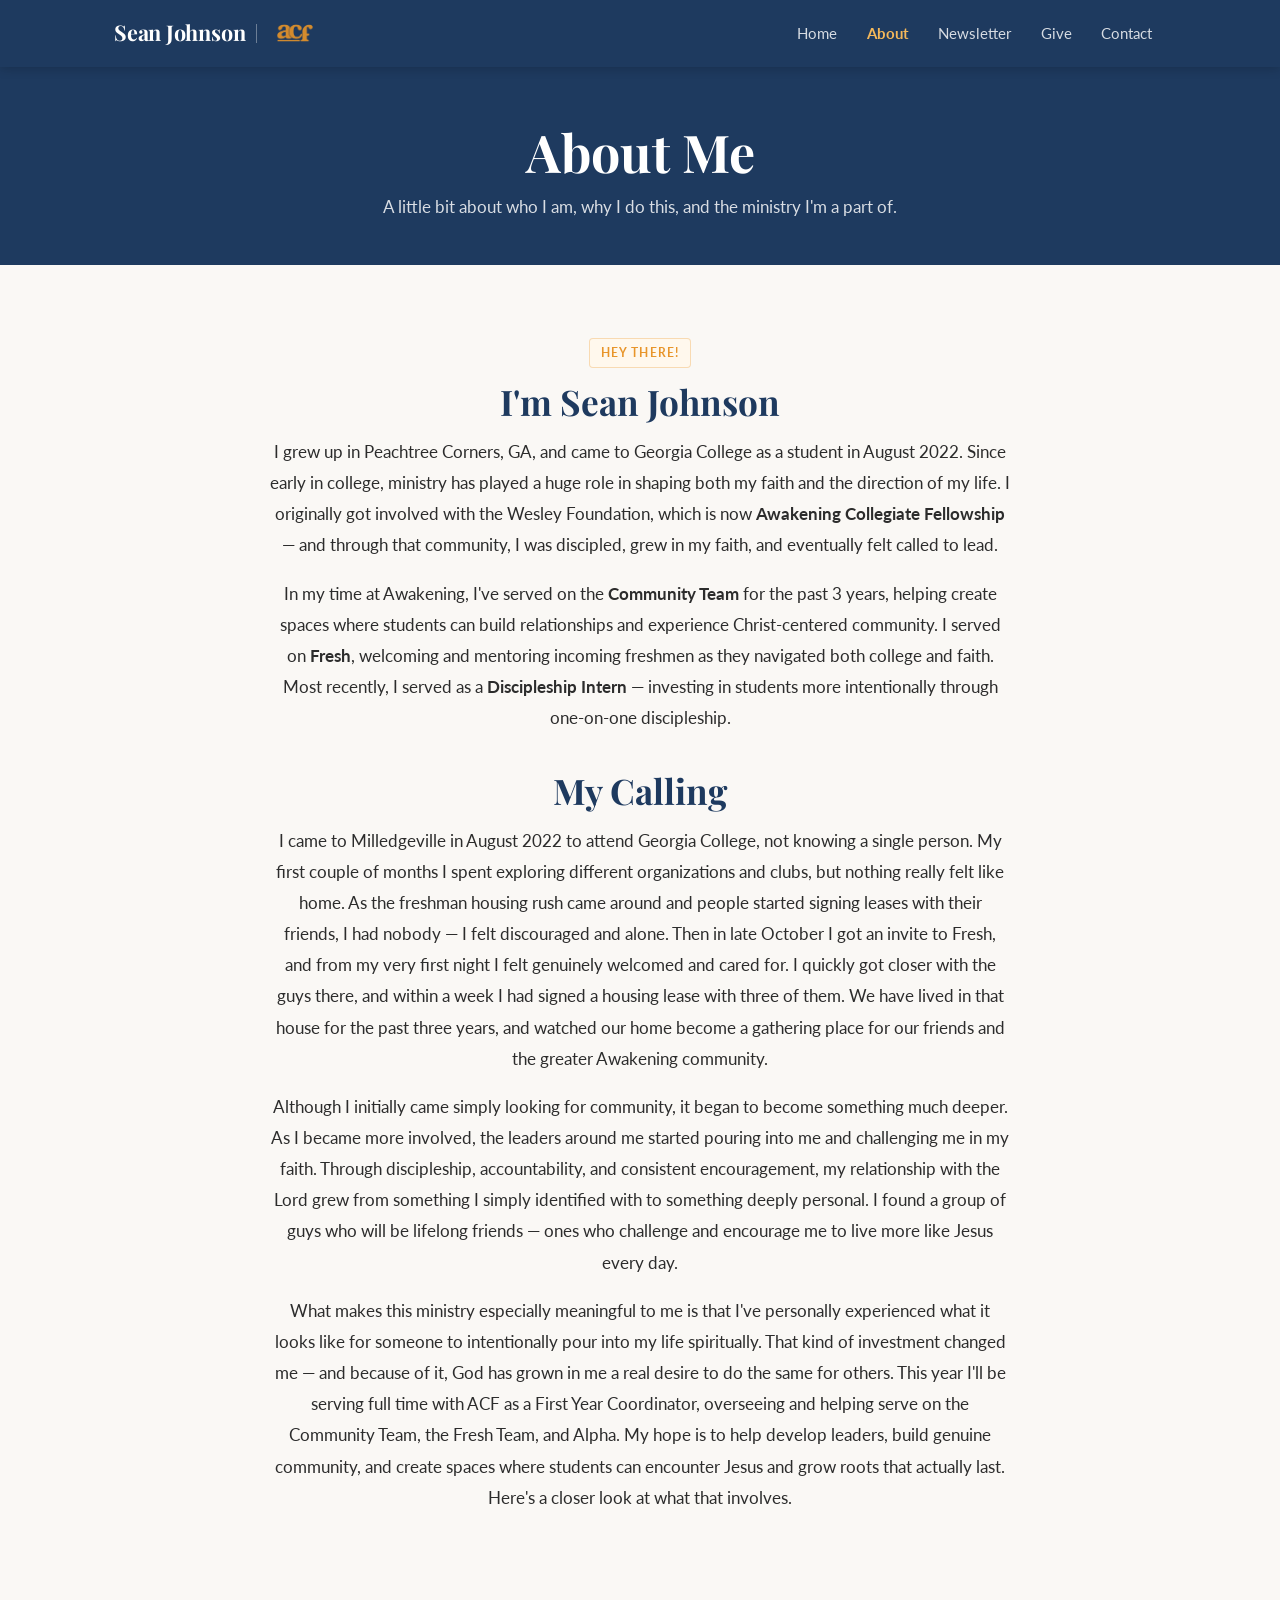
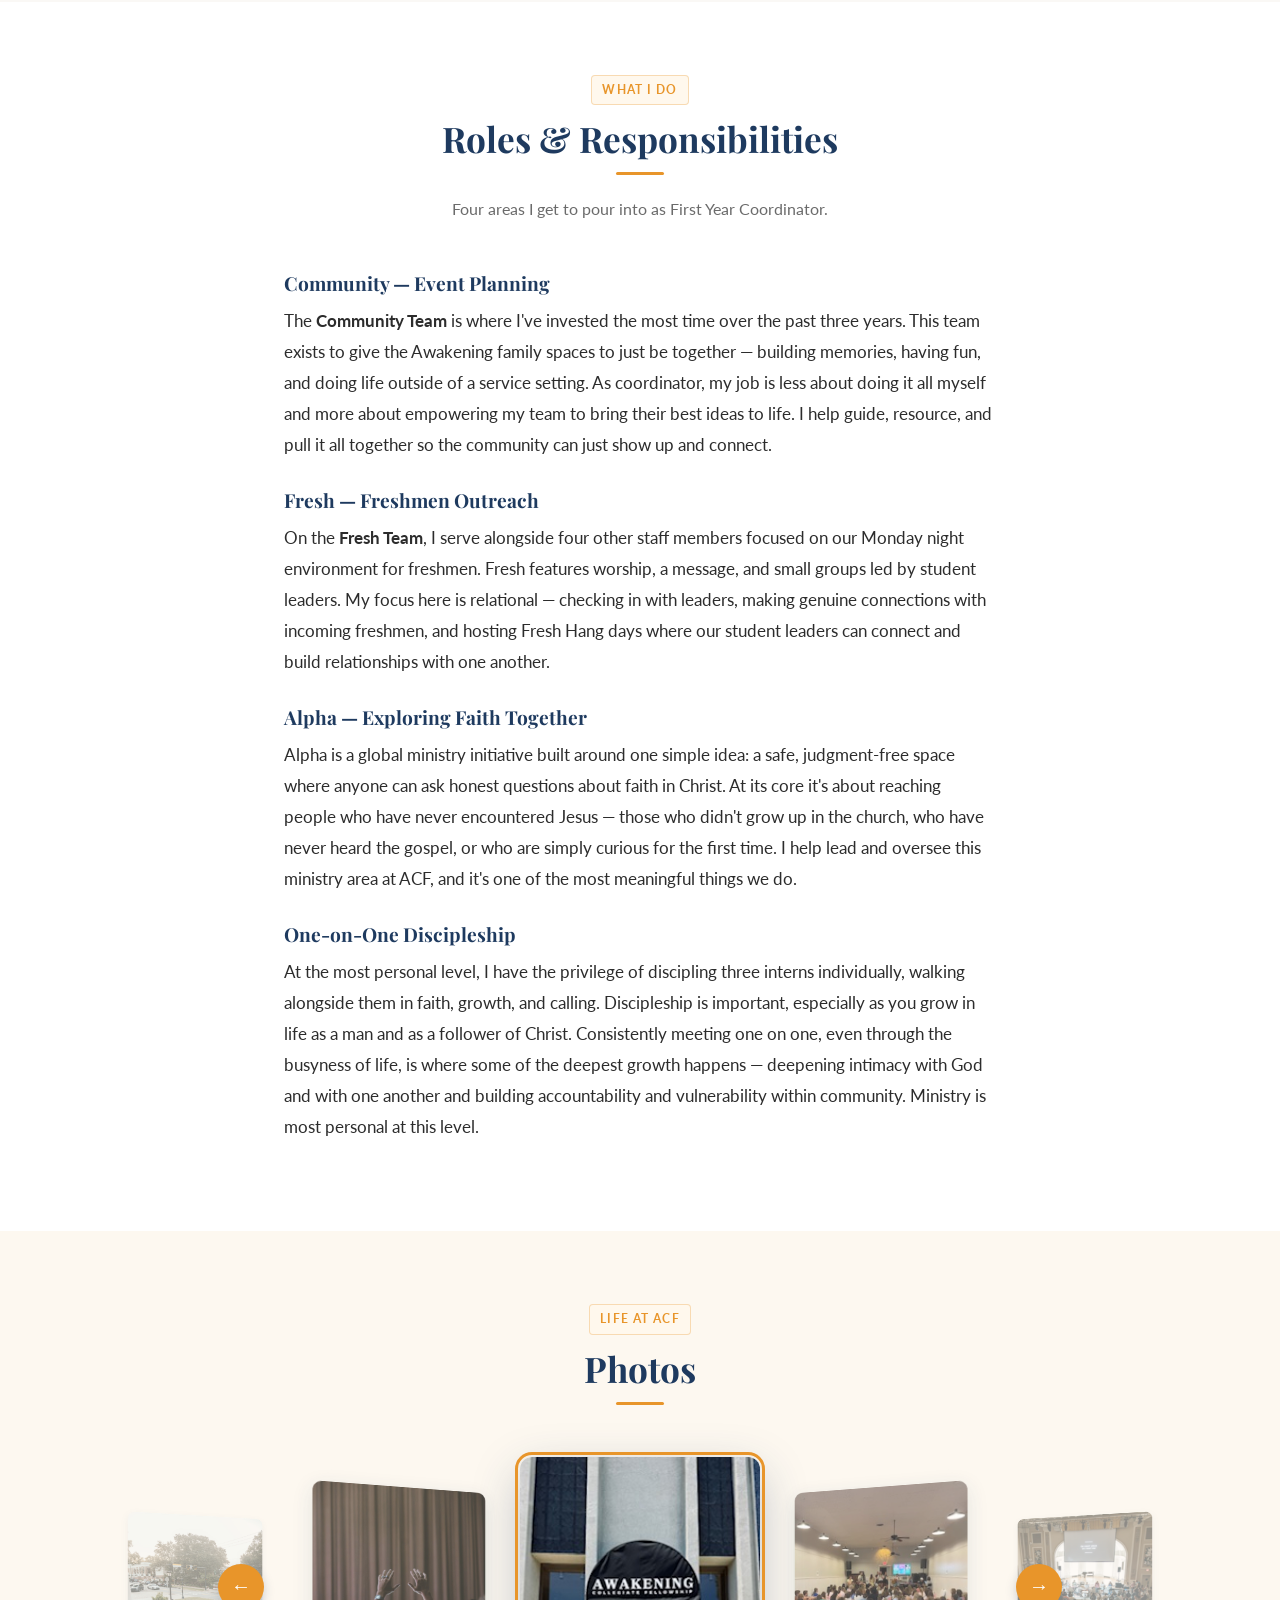
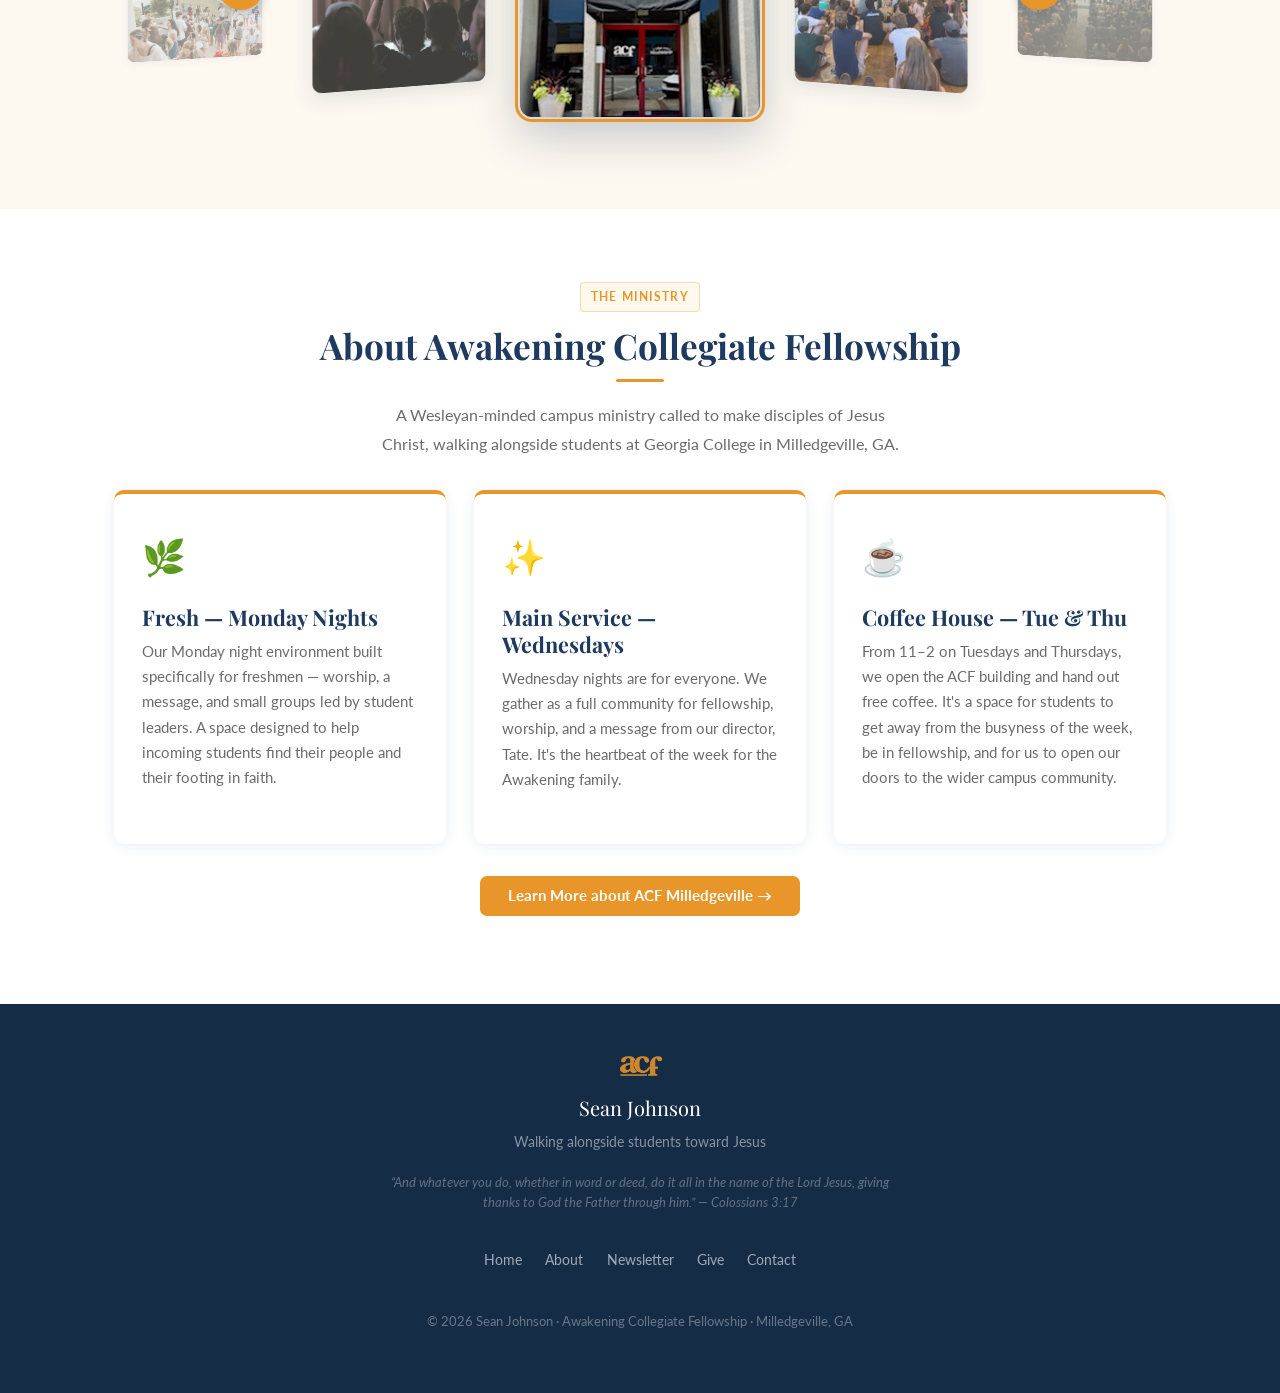
==== commit 41550709: "Add 4 more photos to About page photo carousel Resized and compressed from originals down to 1920px " ====
--- a/about.html
+++ b/about.html
@@ -134,6 +134,10 @@
         <div class="cf-slide" data-index="23"><img src="images/carousel/worship-vocalist.jpg" alt="Worship Vocalist"></div>
         <div class="cf-slide" data-index="24"><img src="images/carousel/prayer-gathering.jpg" alt="Prayer Gathering"></div>
         <div class="cf-slide" data-index="25"><img src="images/carousel/group-hug-outside.jpg" alt="Group Hug Outside"></div>
+        <div class="cf-slide" data-index="26"><img src="images/carousel/heres-my-heart-worship.jpg" alt="Here's My Heart Worship Gathering"></div>
+        <div class="cf-slide" data-index="27"><img src="images/carousel/worship-aerial-view.jpg" alt="Worship Gathering Aerial View"></div>
+        <div class="cf-slide" data-index="28"><img src="images/carousel/campus-steps-crowd.jpg" alt="Crowd on Campus Steps"></div>
+        <div class="cf-slide" data-index="29"><img src="images/carousel/worship-hands-curtain.jpg" alt="Hands Raised in Worship"></div>
       </div>
       <button class="cf-arrow" id="cf-next" aria-label="Next photo">&#8594;</button>
     </div>
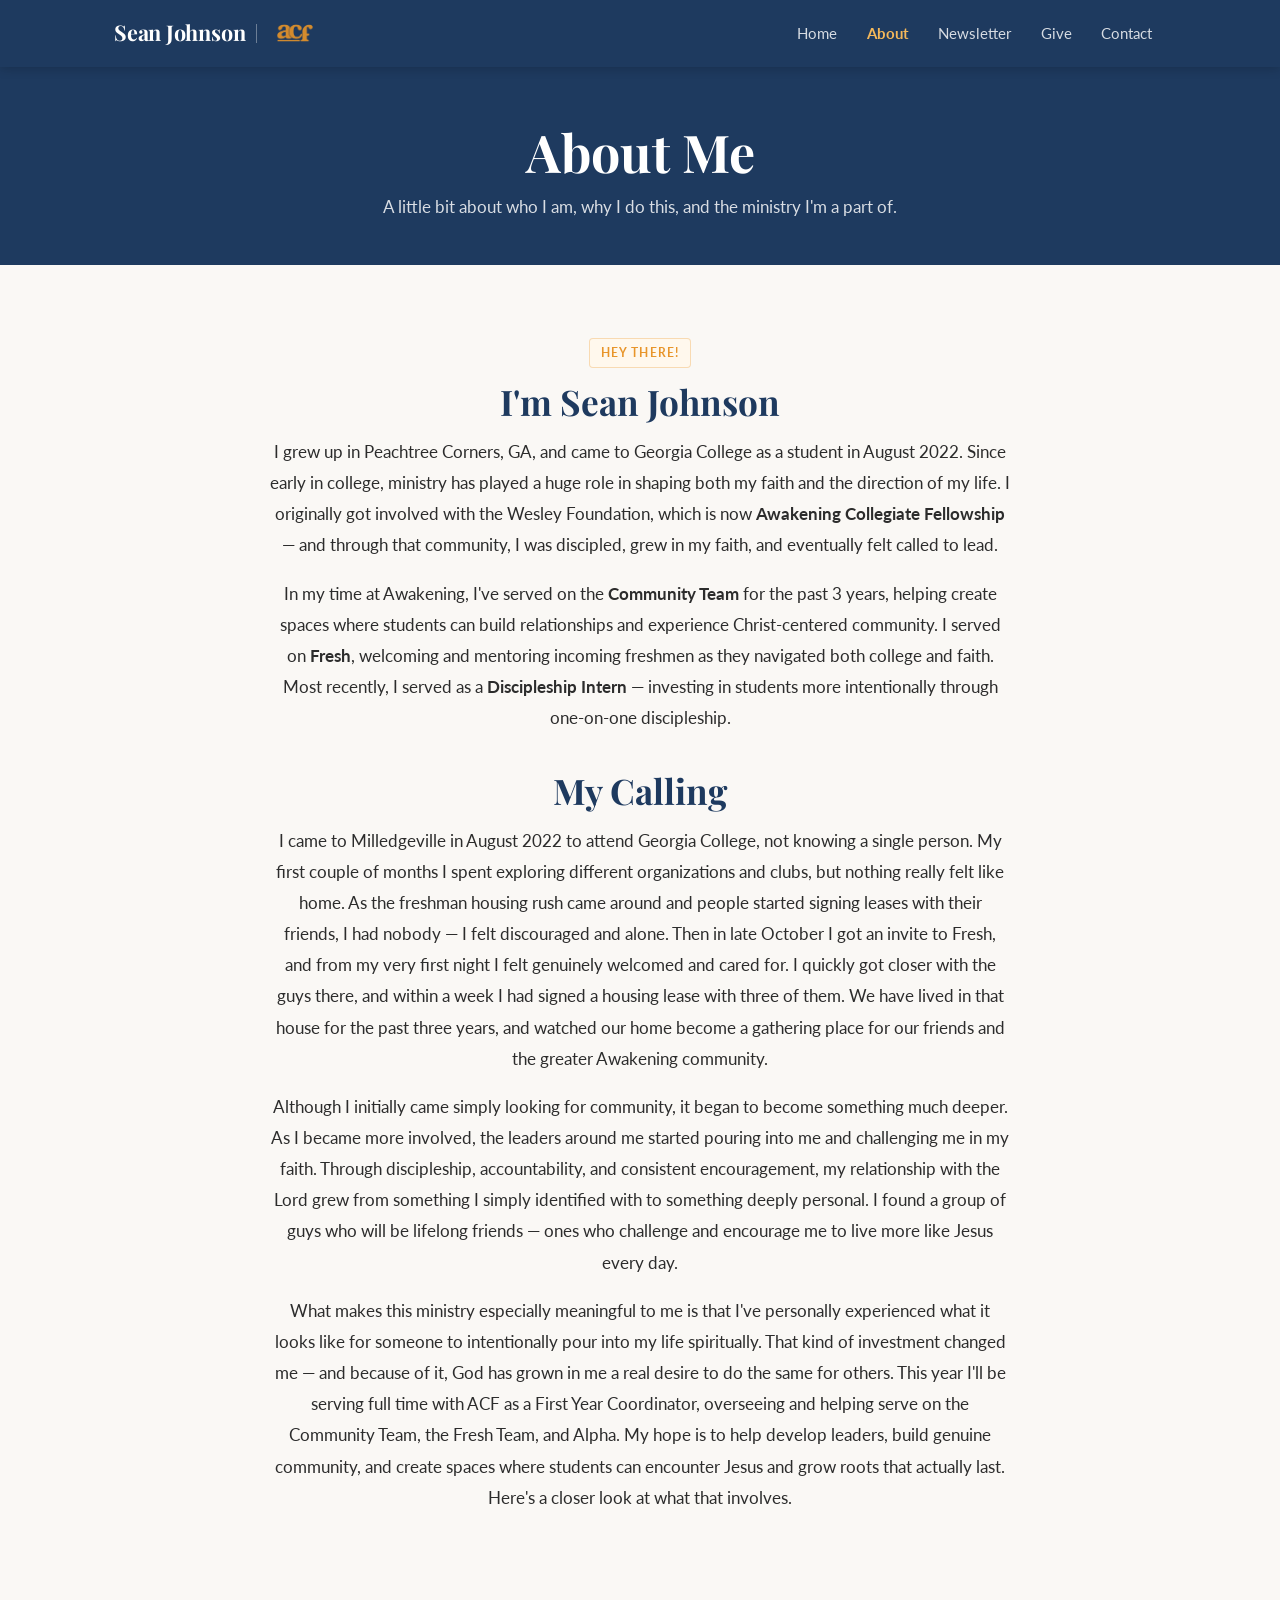
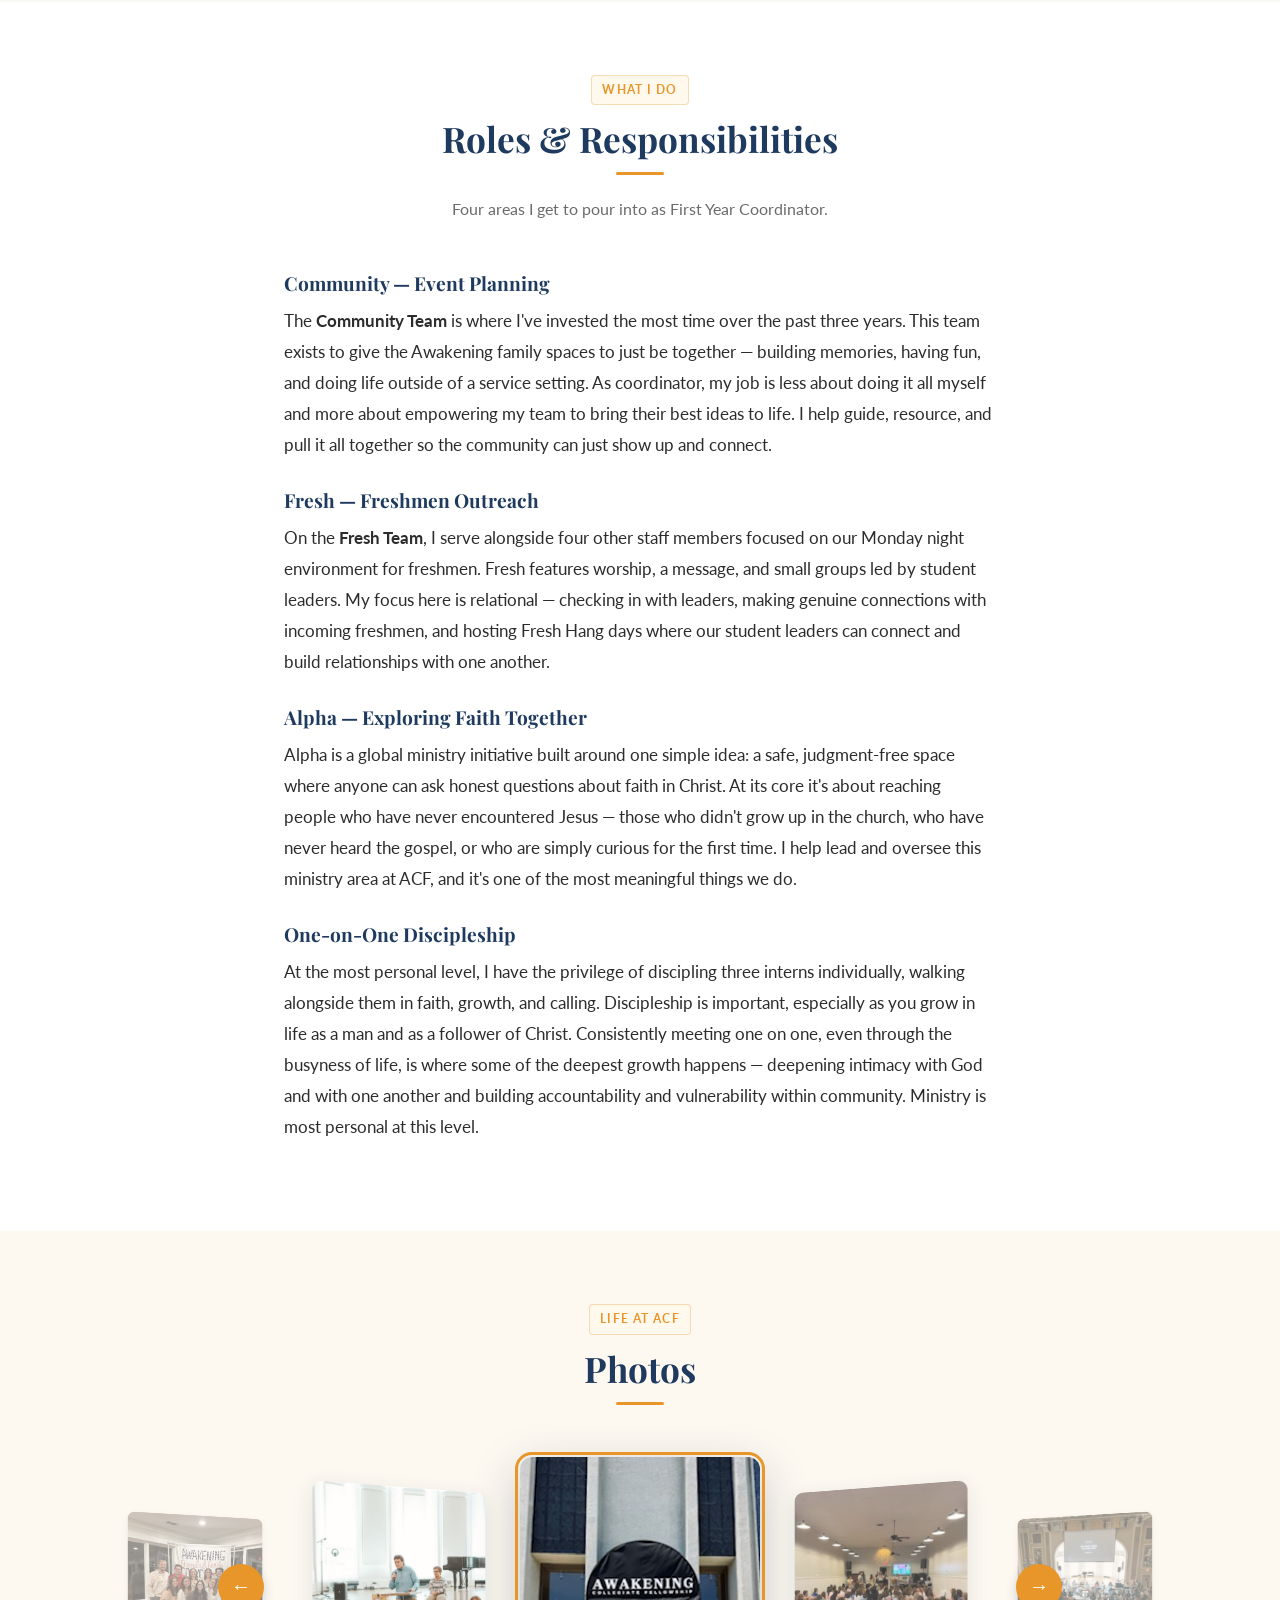
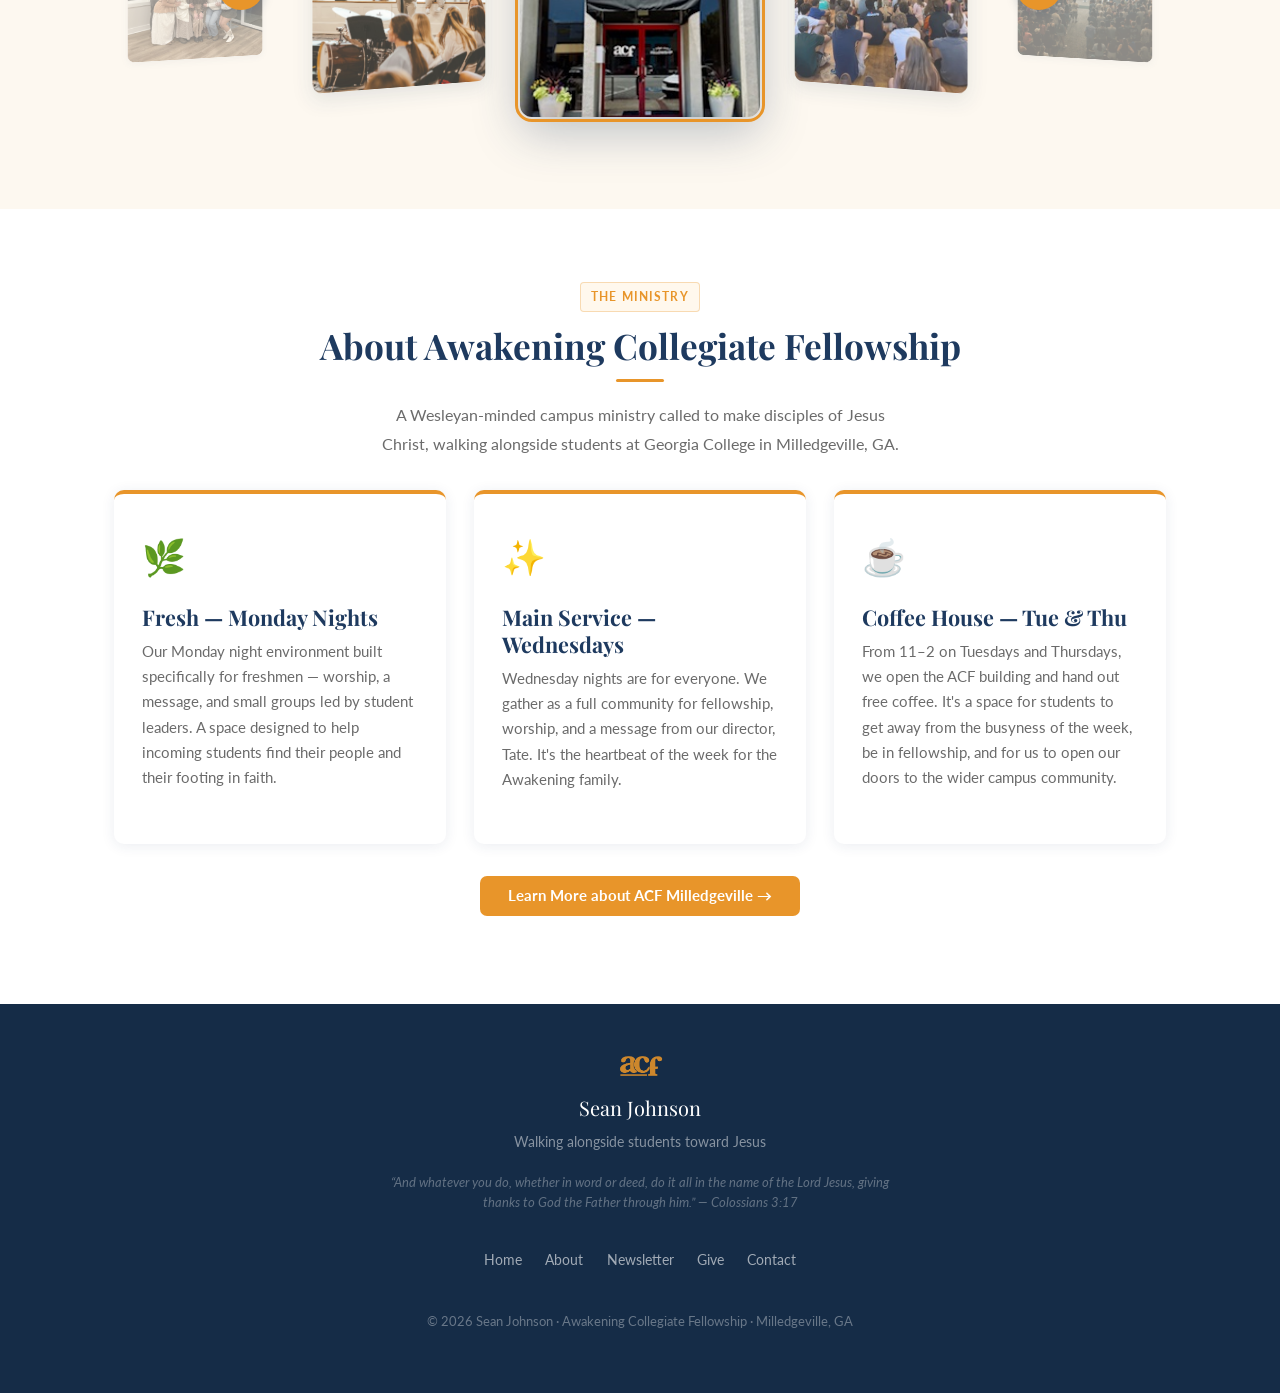
==== commit 25e14ae8: "Add 10 photos to About page photo carousel Co-Authored-By: Claude Opus 5.5 <noreply@anthropic.com>" ====
--- a/about.html
+++ b/about.html
@@ -138,6 +138,16 @@
         <div class="cf-slide" data-index="27"><img src="images/carousel/worship-aerial-view.jpg" alt="Worship Gathering Aerial View"></div>
         <div class="cf-slide" data-index="28"><img src="images/carousel/campus-steps-crowd.jpg" alt="Crowd on Campus Steps"></div>
         <div class="cf-slide" data-index="29"><img src="images/carousel/worship-hands-curtain.jpg" alt="Hands Raised in Worship"></div>
+        <div class="cf-slide" data-index="30"><img src="images/carousel/farm-fresh.jpg" alt="Farm Fresh Night"></div>
+        <div class="cf-slide" data-index="31"><img src="images/carousel/frampus-prayer-night.jpg" alt="Frampus Worship and Prayer Night"></div>
+        <div class="cf-slide" data-index="32"><img src="images/carousel/mens-cookout.jpg" alt="Labor Day Men's Cookout"></div>
+        <div class="cf-slide" data-index="33"><img src="images/carousel/the-depot-gathering.jpg" alt="Fresh at The Depot"></div>
+        <div class="cf-slide" data-index="34"><img src="images/carousel/washington-farms.jpg" alt="Washington Farms Group Photo"></div>
+        <div class="cf-slide" data-index="35"><img src="images/carousel/worship-cross.jpg" alt="Worship Around the Cross"></div>
+        <div class="cf-slide" data-index="36"><img src="images/carousel/mens-event.jpg" alt="Men's Event"></div>
+        <div class="cf-slide" data-index="37"><img src="images/carousel/fresh-upside-down-kingdom.jpg" alt="Fresh Upside Down Kingdom"></div>
+        <div class="cf-slide" data-index="38"><img src="images/carousel/friends-family-cookout.jpg" alt="Awakening Friends and Family Cookout"></div>
+        <div class="cf-slide" data-index="39"><img src="images/carousel/awakening-announcements.jpg" alt="Awakening Announcements"></div>
       </div>
       <button class="cf-arrow" id="cf-next" aria-label="Next photo">&#8594;</button>
     </div>
